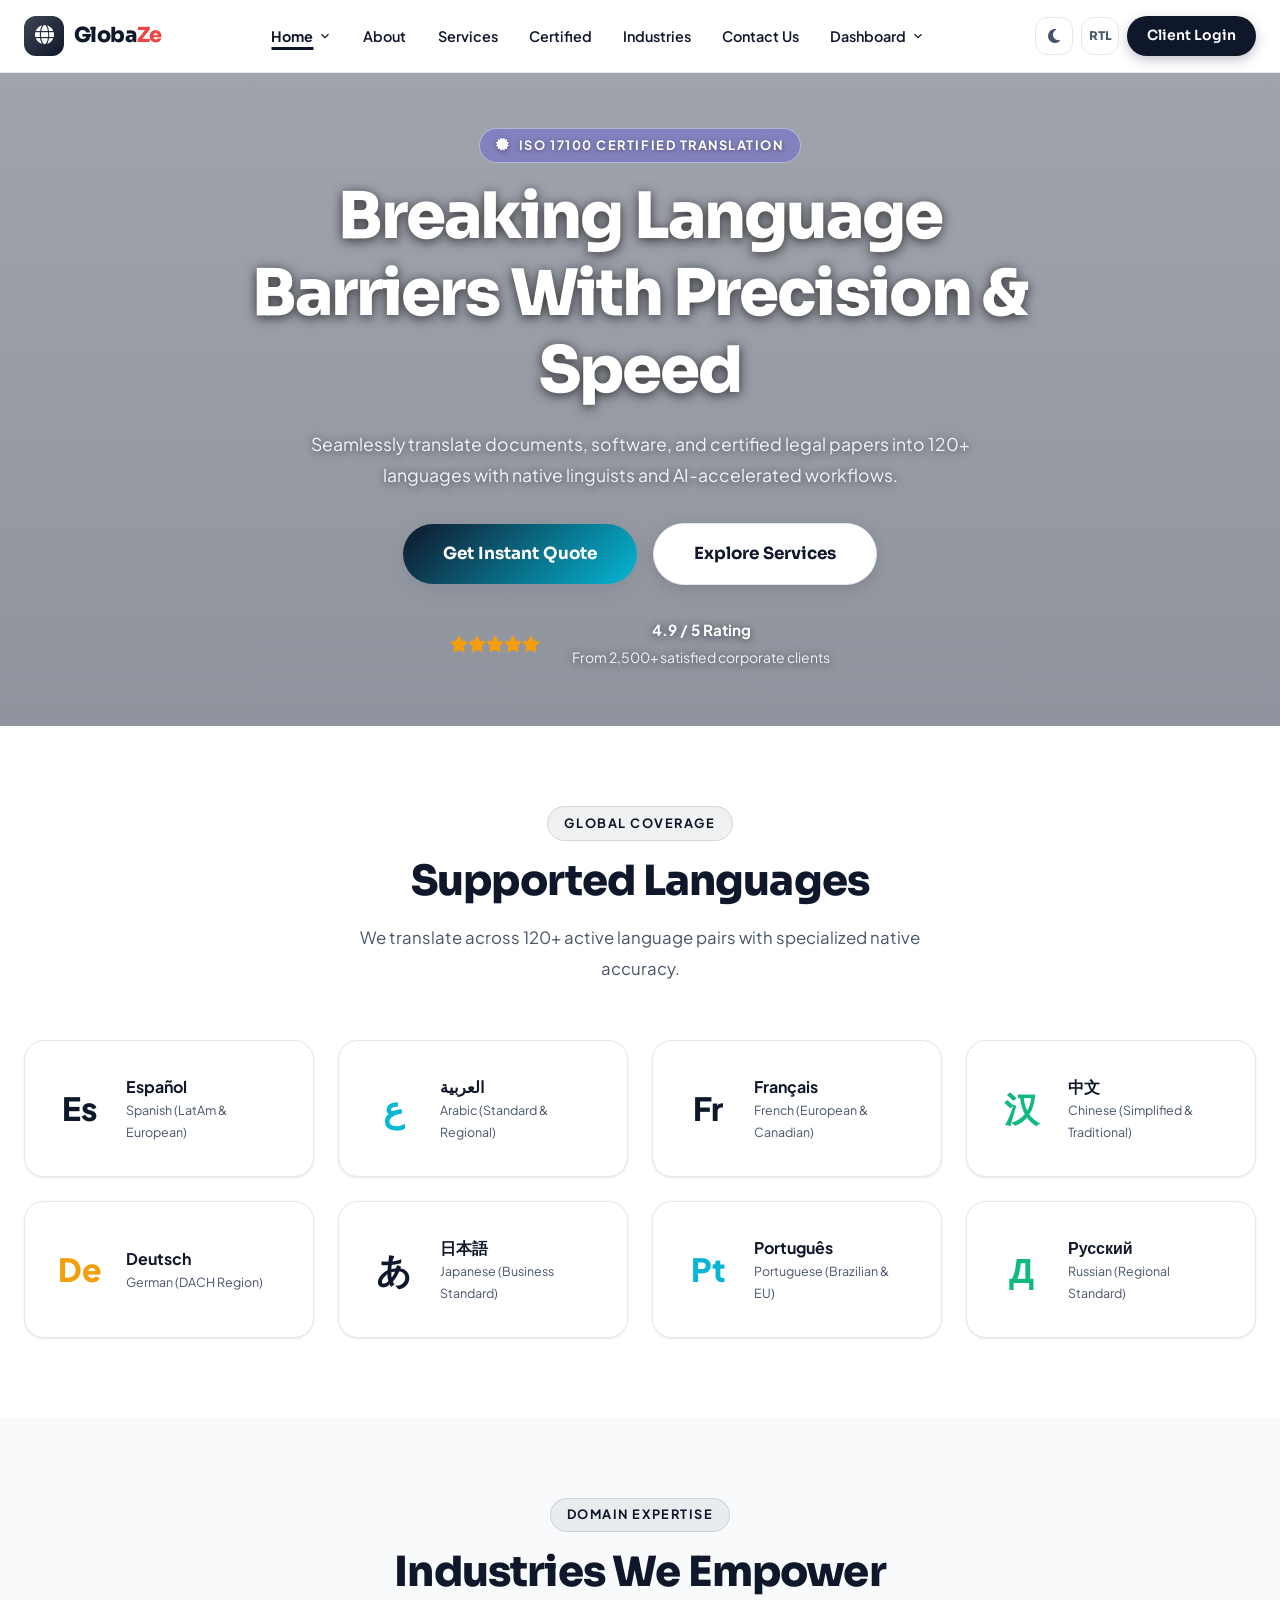
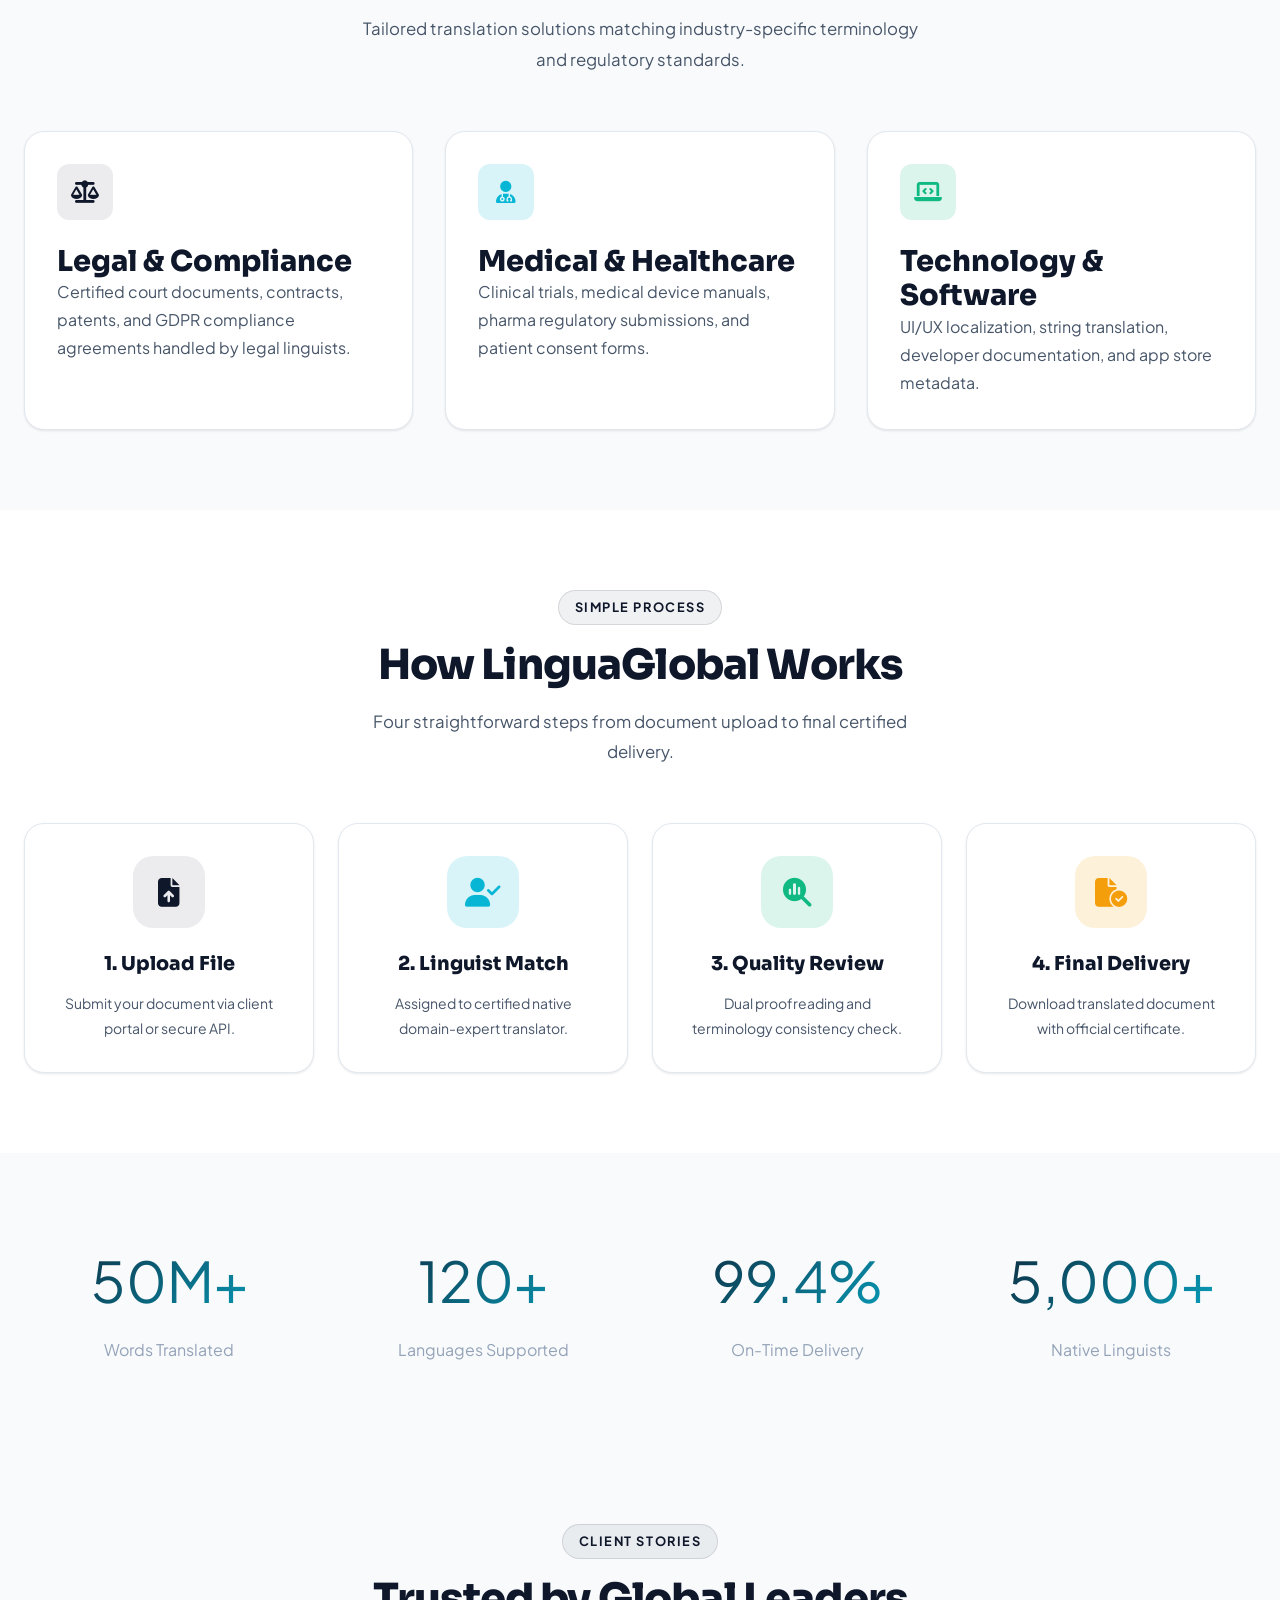
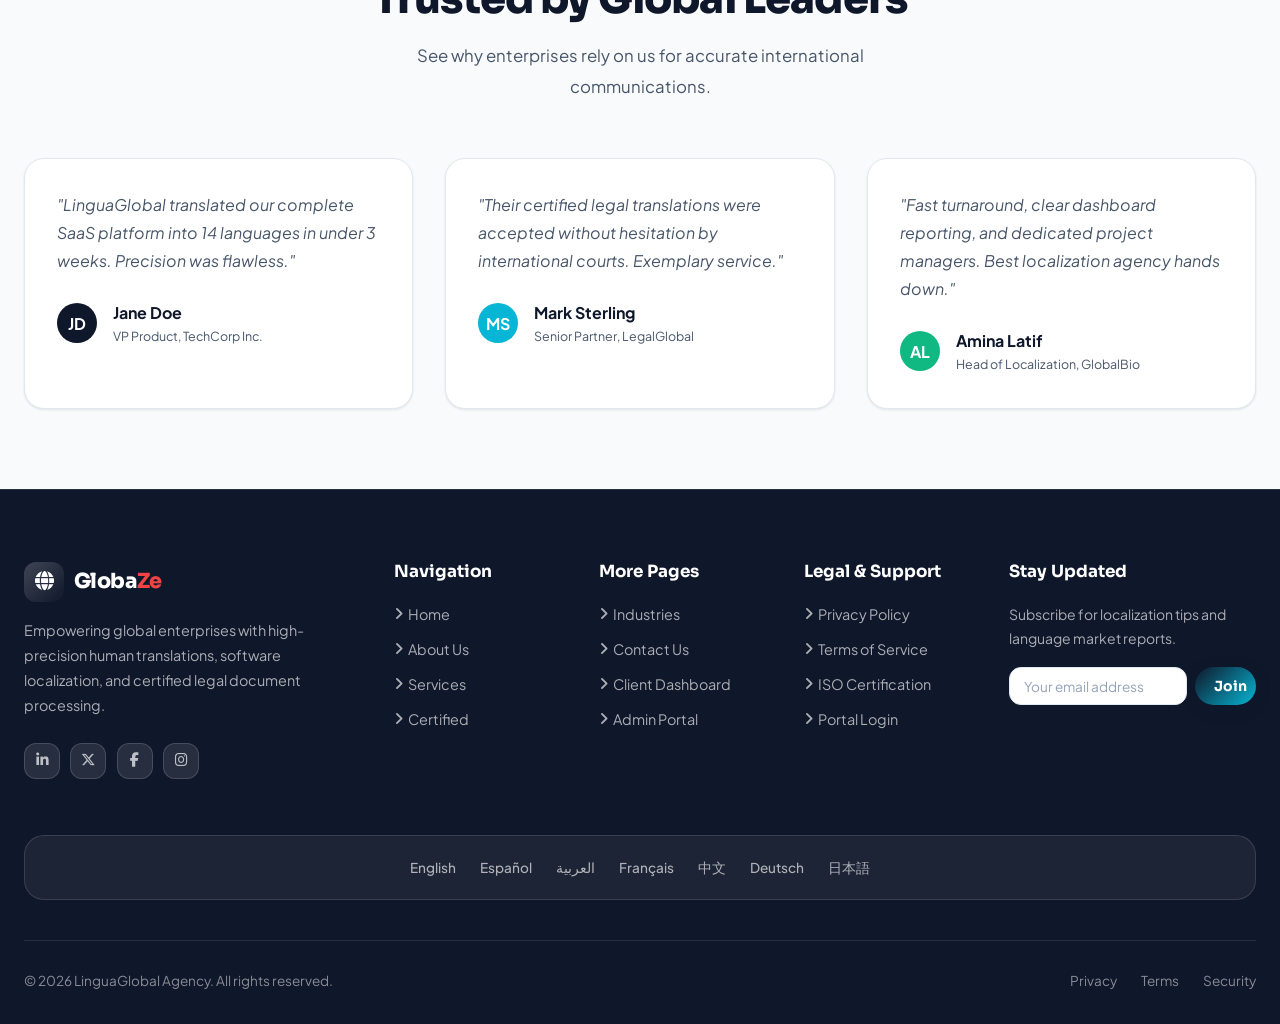
==== index.html @ 1b7e899e "j" ====
<!DOCTYPE html>
<html lang="en" data-theme="light" dir="ltr">
<head>
  <meta charset="UTF-8">
  <meta name="viewport" content="width=device-width, initial-scale=1.0">
  <title>LinguaGlobal — Translation & Localization Agency</title>
  <meta name="description" content="Global, precise document translation, software localization, and certified interpretation services in 120+ languages.">
  <link rel="icon" type="image/svg+xml" href="assets/favicon.svg">
  <link rel="stylesheet" href="assets/css/styles.css">
  <link rel="stylesheet" href="assets/css/header.css">
  <link rel="stylesheet" href="assets/css/footer.css">
  <link rel="stylesheet" href="https://cdnjs.cloudflare.com/ajax/libs/font-awesome/6.5.1/css/all.min.css">
</head>
<body>

  <!-- Shared Header -->
  <header class="site-header">
    <div class="container header-inner">
      <a href="index.html" class="logo">
        <div class="logo-icon"><i class="fa-solid fa-globe"></i></div>
        <span class="logo-text">Globa<span>Ze</span></span>
      </a>

      <nav class="nav">
        <div class="nav-item">
          <a href="index.html" class="nav-link active">
            Home
            <svg class="chevron" viewBox="0 0 24 24" fill="none" stroke="currentColor" stroke-width="2"><path d="M6 9l6 6 6-6"/></svg>
          </a>
          <div class="dropdown">
            <a href="index.html" class="dropdown-link"><span class="d-icon"><i class="fa-solid fa-house"></i></span> Home 1 (Global)</a>
            <a href="home2.html" class="dropdown-link"><span class="d-icon"><i class="fa-solid fa-bolt"></i></span> Home 2 (Enterprise)</a>
          </div>
        </div>

        <div class="nav-item"><a href="about.html" class="nav-link">About</a></div>
        <div class="nav-item"><a href="services.html" class="nav-link">Services</a></div>
        <div class="nav-item"><a href="certified.html" class="nav-link">Certified</a></div>
        <div class="nav-item"><a href="industries.html" class="nav-link">Industries</a></div>
        <div class="nav-item"><a href="contact.html" class="nav-link">Contact Us</a></div>

        <div class="nav-item">
          <a href="#" class="nav-link">
            Dashboard
            <svg class="chevron" viewBox="0 0 24 24" fill="none" stroke="currentColor" stroke-width="2"><path d="M6 9l6 6 6-6"/></svg>
          </a>
          <div class="dropdown">
            <a href="dashboard.html" class="dropdown-link"><span class="d-icon"><i class="fa-solid fa-user"></i></span> Client Dashboard</a>
            <a href="admin-dashboard.html" class="dropdown-link"><span class="d-icon"><i class="fa-solid fa-user-shield"></i></span> Admin Dashboard</a>
          </div>
        </div>

        <!-- Mobile-only: toggles + login inside hamburger menu -->
        <div class="nav-actions">
          <div class="nav-actions-toggles">
            <button class="theme-toggle" aria-label="Toggle Theme"><i class="fa-solid fa-moon"></i></button>
            <button class="rtl-toggle" aria-label="Toggle RTL">RTL</button>
          </div>
          <a href="login.html" class="btn btn-primary" style="justify-content:center;">Client Login</a>
        </div>
      </nav>

      <div class="header-right">
        <button class="theme-toggle" aria-label="Toggle Theme"><i class="fa-solid fa-moon"></i></button>
        <button class="rtl-toggle" aria-label="Toggle RTL">RTL</button>
        <a href="login.html" class="btn-login">Client Login</a>
        <button class="hamburger" aria-label="Toggle Menu">
          <span></span><span></span><span></span>
        </button>
      </div>
    </div>
  </header>

  <!-- Section 1: Hero (Specific Background Image Applied & Dark Theme Immune) -->
  <section class="section hero-section" style="padding-block: 3.5rem; background-image: url('https://www.computerworld.com/wp-content/uploads/2025/10/4072296-0-72319100-1760642065-translation-software-cybrain-shutterstock-100925209-orig.jpg?quality=50&strip=all&w=1024');">
    <div class="container container-sm text-center" data-aos="fade-up" style="max-width: 840px;">
      <span class="section-label" style="margin-inline: auto;"><i class="fa-solid fa-certificate"></i> ISO 17100 Certified Translation</span>
      <h1 style="margin-bottom: 1.25rem; text-align: center;">Breaking Language Barriers With Precision & Speed</h1>
      <p style="font-size: 1.1rem; margin-bottom: 2rem; max-width: 680px; margin-inline: auto; text-align: center;">Seamlessly translate documents, software, and certified legal papers into 120+ languages with native linguists and AI-accelerated workflows.</p>
      <div class="flex gap-2" style="flex-wrap: wrap; justify-content: center; align-items: center;">
        <a href="contact.html" class="btn btn-primary btn-lg">Get Instant Quote</a>
        <a href="services.html" class="btn btn-ghost btn-lg">Explore Services</a>
      </div>
      <div class="flex gap-4 mt-4" style="align-items: center; justify-content: center; flex-wrap: wrap; text-align: center;">
        <div class="flex" style="color:#F59E0B; justify-content: center;">
          <i class="fa-solid fa-star"></i>
          <i class="fa-solid fa-star"></i>
          <i class="fa-solid fa-star"></i>
          <i class="fa-solid fa-star"></i>
          <i class="fa-solid fa-star"></i>
        </div>
        <div class="text-center">
          <strong style="display:block; font-size:0.95rem;">4.9 / 5 Rating</strong>
          <span class="text-sm text-muted">From 2,500+ satisfied corporate clients</span>
        </div>
      </div>
    </div>
  </section>

  <!-- Section 2: Supported Languages Showcase -->
  <section class="section" style="background: var(--bg-alt);">
    <div class="container">
      <div class="section-header" data-aos="fade-up">
        <span class="section-label">Global Coverage</span>
        <h2 class="section-title">Supported Languages</h2>
        <p class="section-subtitle">We translate across 120+ active language pairs with specialized native accuracy.</p>
      </div>

      <div class="grid-4" data-aos="fade-up" data-aos-delay="100">
        <div class="card flex gap-3" style="align-items: center;">
          <div style="font-size:2rem; font-weight:800; color:var(--primary); min-width:45px; text-align:center;">Es</div>
          <div>
            <strong>Español</strong>
            <p class="text-xs">Spanish (LatAm & European)</p>
          </div>
        </div>
        <div class="card flex gap-3" style="align-items: center;">
          <div style="font-size:2.2rem; font-weight:800; color:var(--accent); min-width:45px; text-align:center;">ع</div>
          <div>
            <strong>العربية</strong>
            <p class="text-xs">Arabic (Standard & Regional)</p>
          </div>
        </div>
        <div class="card flex gap-3" style="align-items: center;">
          <div style="font-size:2rem; font-weight:800; color:var(--primary); min-width:45px; text-align:center;">Fr</div>
          <div>
            <strong>Français</strong>
            <p class="text-xs">French (European & Canadian)</p>
          </div>
        </div>
        <div class="card flex gap-3" style="align-items: center;">
          <div style="font-size:2.2rem; font-weight:800; color:var(--success); min-width:45px; text-align:center;">汉</div>
          <div>
            <strong>中文</strong>
            <p class="text-xs">Chinese (Simplified & Traditional)</p>
          </div>
        </div>
        <div class="card flex gap-3" style="align-items: center;">
          <div style="font-size:2rem; font-weight:800; color:var(--warning); min-width:45px; text-align:center;">De</div>
          <div>
            <strong>Deutsch</strong>
            <p class="text-xs">German (DACH Region)</p>
          </div>
        </div>
        <div class="card flex gap-3" style="align-items: center;">
          <div style="font-size:2.2rem; font-weight:800; color:var(--primary); min-width:45px; text-align:center;">あ</div>
          <div>
            <strong>日本語</strong>
            <p class="text-xs">Japanese (Business Standard)</p>
          </div>
        </div>
        <div class="card flex gap-3" style="align-items: center;">
          <div style="font-size:2rem; font-weight:800; color:var(--accent); min-width:45px; text-align:center;">Pt</div>
          <div>
            <strong>Português</strong>
            <p class="text-xs">Portuguese (Brazilian & EU)</p>
          </div>
        </div>
        <div class="card flex gap-3" style="align-items: center;">
          <div style="font-size:2.2rem; font-weight:800; color:var(--success); min-width:45px; text-align:center;">Д</div>
          <div>
            <strong>Русский</strong>
            <p class="text-xs">Russian (Regional Standard)</p>
          </div>
        </div>
      </div>
    </div>
  </section>

  <!-- Section 3: Industries Served -->
  <section class="section">
    <div class="container">
      <div class="section-header" data-aos="fade-up">
        <span class="section-label">Domain Expertise</span>
        <h2 class="section-title">Industries We Empower</h2>
        <p class="section-subtitle">Tailored translation solutions matching industry-specific terminology and regulatory standards.</p>
      </div>

      <div class="grid-3">
        <div class="card" data-aos="fade-up" data-aos-delay="100">
          <div class="icon-box mb-3"><i class="fa-solid fa-scale-balanced"></i></div>
          <h3>Legal & Compliance</h3>
          <p>Certified court documents, contracts, patents, and GDPR compliance agreements handled by legal linguists.</p>
        </div>

        <div class="card" data-aos="fade-up" data-aos-delay="200">
          <div class="icon-box icon-box-accent mb-3"><i class="fa-solid fa-user-doctor"></i></div>
          <h3>Medical & Healthcare</h3>
          <p>Clinical trials, medical device manuals, pharma regulatory submissions, and patient consent forms.</p>
        </div>

        <div class="card" data-aos="fade-up" data-aos-delay="300">
          <div class="icon-box icon-box-success mb-3"><i class="fa-solid fa-laptop-code"></i></div>
          <h3>Technology & Software</h3>
          <p>UI/UX localization, string translation, developer documentation, and app store metadata.</p>
        </div>
      </div>
    </div>
  </section>

  <!-- Section 4: How It Works Timeline -->
  <section class="section" style="background: var(--bg-alt);">
    <div class="container">
      <div class="section-header" data-aos="fade-up">
        <span class="section-label">Simple Process</span>
        <h2 class="section-title">How LinguaGlobal Works</h2>
        <p class="section-subtitle">Four straightforward steps from document upload to final certified delivery.</p>
      </div>

      <div class="grid-4" data-aos="fade-up">
        <div class="card text-center">
          <div class="icon-box icon-box-lg mb-3" style="margin-inline: auto;"><i class="fa-solid fa-file-arrow-up"></i></div>
          <h4>1. Upload File</h4>
          <p class="text-sm mt-2">Submit your document via client portal or secure API.</p>
        </div>

        <div class="card text-center">
          <div class="icon-box icon-box-lg icon-box-accent mb-3" style="margin-inline: auto;"><i class="fa-solid fa-user-check"></i></div>
          <h4>2. Linguist Match</h4>
          <p class="text-sm mt-2">Assigned to certified native domain-expert translator.</p>
        </div>

        <div class="card text-center">
          <div class="icon-box icon-box-lg icon-box-success mb-3" style="margin-inline: auto;"><i class="fa-solid fa-magnifying-glass-chart"></i></div>
          <h4>3. Quality Review</h4>
          <p class="text-sm mt-2">Dual proofreading and terminology consistency check.</p>
        </div>

        <div class="card text-center">
          <div class="icon-box icon-box-lg icon-box-warning mb-3" style="margin-inline: auto;"><i class="fa-solid fa-file-circle-check"></i></div>
          <h4>4. Final Delivery</h4>
          <p class="text-sm mt-2">Download translated document with official certificate.</p>
        </div>
      </div>
    </div>
  </section>

  <!-- Section 5: Live Stats Counter -->
  <section class="section bg-gradient-dark text-center" style="color: #fff;">
    <div class="container">
      <div class="grid-4">
        <div data-aos="zoom-in" data-aos-delay="100">
          <div class="stat-num gradient-text" style="font-size:3.5rem;">50M+</div>
          <p style="color: #94A3B8; margin-top: 0.5rem;">Words Translated</p>
        </div>
        <div data-aos="zoom-in" data-aos-delay="200">
          <div class="stat-num gradient-text" style="font-size:3.5rem;">120+</div>
          <p style="color: #94A3B8; margin-top: 0.5rem;">Languages Supported</p>
        </div>
        <div data-aos="zoom-in" data-aos-delay="300">
          <div class="stat-num gradient-text" style="font-size:3.5rem;">99.4%</div>
          <p style="color: #94A3B8; margin-top: 0.5rem;">On-Time Delivery</p>
        </div>
        <div data-aos="zoom-in" data-aos-delay="400">
          <div class="stat-num gradient-text" style="font-size:3.5rem;">5,000+</div>
          <p style="color: #94A3B8; margin-top: 0.5rem;">Native Linguists</p>
        </div>
      </div>
    </div>
  </section>

  <!-- Section 6: Testimonials Grid -->
  <section class="section">
    <div class="container">
      <div class="section-header" data-aos="fade-up">
        <span class="section-label">Client Stories</span>
        <h2 class="section-title">Trusted by Global Leaders</h2>
        <p class="section-subtitle">See why enterprises rely on us for accurate international communications.</p>
      </div>

      <div class="grid-3">
        <div class="card" data-aos="fade-up" data-aos-delay="100">
          <p style="font-style: italic; margin-bottom: 1.5rem;">"LinguaGlobal translated our complete SaaS platform into 14 languages in under 3 weeks. Precision was flawless."</p>
          <div class="flex gap-2" style="align-items: center;">
            <div style="width:40px; height:40px; border-radius:50%; background:var(--primary); color:#fff; display:flex; align-items:center; justify-content:center; font-weight:bold;">JD</div>
            <div>
              <strong>Jane Doe</strong>
              <p class="text-xs">VP Product, TechCorp Inc.</p>
            </div>
          </div>
        </div>

        <div class="card" data-aos="fade-up" data-aos-delay="200">
          <p style="font-style: italic; margin-bottom: 1.5rem;">"Their certified legal translations were accepted without hesitation by international courts. Exemplary service."</p>
          <div class="flex gap-2" style="align-items: center;">
            <div style="width:40px; height:40px; border-radius:50%; background:var(--accent); color:#fff; display:flex; align-items:center; justify-content:center; font-weight:bold;">MS</div>
            <div>
              <strong>Mark Sterling</strong>
              <p class="text-xs">Senior Partner, LegalGlobal</p>
            </div>
          </div>
        </div>

        <div class="card" data-aos="fade-up" data-aos-delay="300">
          <p style="font-style: italic; margin-bottom: 1.5rem;">"Fast turnaround, clear dashboard reporting, and dedicated project managers. Best localization agency hands down."</p>
          <div class="flex gap-2" style="align-items: center;">
            <div style="width:40px; height:40px; border-radius:50%; background:var(--success); color:#fff; display:flex; align-items:center; justify-content:center; font-weight:bold;">AL</div>
            <div>
              <strong>Amina Latif</strong>
              <p class="text-xs">Head of Localization, GlobalBio</p>
            </div>
          </div>
        </div>
      </div>
    </div>
  </section>

  <!-- Shared Footer -->
  <footer class="site-footer">
    <div class="container">
      <div class="footer-top">
        <div class="footer-brand">
          <a href="index.html" class="logo">
            <div class="logo-icon"><i class="fa-solid fa-globe"></i></div>
            <span class="logo-text">Globa<span>Ze</span></span>
          </a>
          <p>Empowering global enterprises with high-precision human translations, software localization, and certified legal document processing.</p>
          <div class="social-links">
            <a href="#" class="social-icon"><i class="fa-brands fa-linkedin-in"></i></a>
            <a href="#" class="social-icon"><i class="fa-brands fa-x-twitter"></i></a>
            <a href="#" class="social-icon"><i class="fa-brands fa-facebook-f"></i></a>
            <a href="#" class="social-icon"><i class="fa-brands fa-instagram"></i></a>
          </div>
        </div>

        <div>
          <h4 class="footer-title">Navigation</h4>
          <div class="footer-links">
            <a href="index.html" class="footer-link"><i class="fa-solid fa-angle-right"></i> Home</a>
            <a href="about.html" class="footer-link"><i class="fa-solid fa-angle-right"></i> About Us</a>
            <a href="services.html" class="footer-link"><i class="fa-solid fa-angle-right"></i> Services</a>
            <a href="certified.html" class="footer-link"><i class="fa-solid fa-angle-right"></i> Certified</a>
          </div>
        </div>

        <div>
          <h4 class="footer-title">More Pages</h4>
          <div class="footer-links">
            <a href="industries.html" class="footer-link"><i class="fa-solid fa-angle-right"></i> Industries</a>
            <a href="contact.html" class="footer-link"><i class="fa-solid fa-angle-right"></i> Contact Us</a>
            <a href="dashboard.html" class="footer-link"><i class="fa-solid fa-angle-right"></i> Client Dashboard</a>
            <a href="admin-dashboard.html" class="footer-link"><i class="fa-solid fa-angle-right"></i> Admin Portal</a>
          </div>
        </div>

        <div>
          <h4 class="footer-title">Legal & Support</h4>
          <div class="footer-links">
            <a href="#" class="footer-link"><i class="fa-solid fa-angle-right"></i> Privacy Policy</a>
            <a href="#" class="footer-link"><i class="fa-solid fa-angle-right"></i> Terms of Service</a>
            <a href="#" class="footer-link"><i class="fa-solid fa-angle-right"></i> ISO Certification</a>
            <a href="login.html" class="footer-link"><i class="fa-solid fa-angle-right"></i> Portal Login</a>
          </div>
        </div>

        <div class="footer-newsletter">
          <h4 class="footer-title">Stay Updated</h4>
          <p>Subscribe for localization tips and language market reports.</p>
          <form class="newsletter-form" onsubmit="event.preventDefault();">
            <input type="email" class="form-control" placeholder="Your email address" required>
            <button type="submit" class="btn btn-primary btn-sm">Join</button>
          </form>
        </div>
      </div>

      <div class="languages-bar">
        <span class="lang-chip">English</span>
        <span class="lang-chip">Español</span>
        <span class="lang-chip">العربية</span>
        <span class="lang-chip">Français</span>
        <span class="lang-chip">中文</span>
        <span class="lang-chip">Deutsch</span>
        <span class="lang-chip">日本語</span>
      </div>

      <div class="footer-bottom">
        <div>&copy; 2026 LinguaGlobal Agency. All rights reserved.</div>
        <div class="footer-bottom-links">
          <a href="#">Privacy</a>
          <a href="#">Terms</a>
          <a href="#">Security</a>
        </div>
      </div>
    </div>
  </footer>

  <script src="assets/js/main.js"></script>
</body>
</html>
---- assets/css/styles.css ----
/* ============================================================
   LinguaGlobal — Global Styles
   ============================================================ */

@import url('https://fonts.googleapis.com/css2?family=Plus+Jakarta+Sans:ital,wght@0,300..800;1,300..800&family=Sora:wght@300..800&display=swap');

/* ── CSS Custom Properties ── */
:root {
  /* Brand - Black in light theme, White in dark theme (No purple) */
  --primary:        #0F172A;
  --primary-light:  #334155;
  --primary-dark:   #020617;
  --primary-glow:   rgba(15,23,42,0.08);
  --accent:         #06B6D4;
  --accent-light:   #22D3EE;
  --accent-dark:    #0891B2;
  --success:        #10B981;
  --warning:        #F59E0B;
  --danger:         #EF4444;

  /* Light Theme */
  --bg:             #F8FAFC;
  --bg-alt:         #FFFFFF;
  --bg-card:        #FFFFFF;
  --bg-glass:       rgba(255,255,255,0.85);
  --text:           #0F172A;
  --text-muted:     #475569;
  --text-subtle:    #94A3B8;
  --border:         #E2E8F0;
  --border-light:   #F1F5F9;
  --shadow-sm:      0 1px 3px rgba(0,0,0,0.06), 0 1px 2px rgba(0,0,0,0.04);
  --shadow-md:      0 4px 16px rgba(0,0,0,0.08), 0 2px 6px rgba(0,0,0,0.04);
  --shadow-lg:      0 10px 40px rgba(0,0,0,0.10), 0 4px 12px rgba(0,0,0,0.06);
  --shadow-xl:      0 20px 60px rgba(0,0,0,0.12);
  --header-bg:      rgba(255,255,255,0.95);
  --gradient-hero:  linear-gradient(135deg, #0F172A 0%, #334155 100%);
  --gradient-card:  linear-gradient(135deg, #F8FAFC 0%, #F1F5F9 100%);
  --overlay:        rgba(15,23,42,0.65);

  /* Sizing */
  --radius-sm:  6px;
  --radius-md:  12px;
  --radius-lg:  20px;
  --radius-xl:  32px;
  --radius-full: 9999px;

  /* Typography — Modern Ultra Sleek Pairings */
  --font-head: 'Sora', sans-serif;
  --font-body: 'Plus Jakarta Sans', sans-serif;

  /* Transitions */
  --transition: 0.3s cubic-bezier(0.4, 0, 0.2, 1);
  --transition-fast: 0.15s ease;
  --transition-slow: 0.5s ease;
}

[data-theme="dark"] {
  --primary:      #FFFFFF;
  --primary-light:#F8FAFC;
  --primary-dark: #E2E8F0;
  --primary-glow: rgba(255,255,255,0.15);
  --bg:           #0F172A;
  --bg-alt:       #1E293B;
  --bg-card:      #1E293B;
  --bg-glass:     rgba(30,41,59,0.85);
  --text:         #F1F5F9;
  --text-muted:   #94A3B8;
  --text-subtle:  #64748B;
  --border:       #334155;
  --border-light: #1E293B;
  --shadow-sm:    0 1px 3px rgba(0,0,0,0.3);
  --shadow-md:    0 4px 16px rgba(0,0,0,0.4);
  --shadow-lg:    0 10px 40px rgba(0,0,0,0.5);
  --shadow-xl:    0 20px 60px rgba(0,0,0,0.6);
  --header-bg:    rgba(255,255,255,0.95);
  --gradient-card: linear-gradient(135deg, #1E293B 0%, #0F172A 100%);
  --overlay:      rgba(0,0,0,0.75);
}

/* ── Reset & Base ── */
*, *::before, *::after { box-sizing: border-box; margin: 0; padding: 0; }

html {
  scroll-behavior: smooth;
  font-size: 16px;
  -webkit-text-size-adjust: 100%;
}

body {
  font-family: var(--font-body);
  background: var(--bg);
  color: var(--text);
  line-height: 1.7;
  min-height: 100vh;
  transition: background var(--transition), color var(--transition);
  overflow-x: hidden;
}

img { max-width: 100%; height: auto; display: block; }
a  { color: inherit; text-decoration: none; }
ul { list-style: none; }
button { cursor: pointer; border: none; background: none; font-family: inherit; }
input, textarea, select { font-family: inherit; }

/* ── Typography ── */
h1,h2,h3,h4,h5,h6 { font-family: var(--font-head); font-weight: 800; line-height: 1.2; color: var(--text); }
h1 { font-size: clamp(2.3rem, 5vw, 4rem); letter-spacing: -0.03em; }
h2 { font-size: clamp(1.8rem, 3.5vw, 2.8rem); letter-spacing: -0.02em; }
h3 { font-size: clamp(1.3rem, 2.5vw, 1.8rem); }
h4 { font-size: 1.2rem; }
h5 { font-size: 1rem; }
p  { color: var(--text-muted); line-height: 1.75; }

/* ── Fixed Hero Section Style (Immune to Light/Dark Mode) ── */
.hero-section {
  position: relative;
  background-size: cover !important;
  background-position: center !important;
  background-repeat: no-repeat !important;
  color: #FFFFFF !important;
}

/* Hardcoded overlay with lighter opacity for vibrant background brightness */
.hero-section::before {
  content: '';
  position: absolute;
  inset: 0;
  background: linear-gradient(180deg, rgba(15,23,42,0.38) 0%, rgba(15,23,42,0.45) 100%);
  z-index: 1;
}

.hero-section > * {
  position: relative;
  z-index: 2;
}

/* Force hero headings, text, and labels to stay white/bright regardless of html data-theme */
.hero-section h1,
.hero-section h2,
.hero-section h3,
.hero-section h4 {
  color: #FFFFFF !important;
  text-shadow: 0 2px 12px rgba(0, 0, 0, 0.7);
}

.hero-section p,
.hero-section span,
.hero-section strong,
.hero-section label {
  color: #FFFFFF !important;
  text-shadow: 0 1px 8px rgba(0, 0, 0, 0.6);
}

.hero-section p,
.hero-section .text-muted,
.hero-section .section-subtitle {
  color: #F1F5F9 !important;
  text-shadow: 0 1px 8px rgba(0, 0, 0, 0.6);
}

.hero-section .section-label {
  background: rgba(79,70,229,0.35) !important;
  color: #FFFFFF !important;
  border: 1px solid rgba(255,255,255,0.4) !important;
  text-shadow: 0 1px 4px rgba(0,0,0,0.4);
}

/* Light Theme Default for Hero Secondary Buttons (e.g., Watch Workflow / Explore Services) */
.hero-section .btn-ghost,
.hero-section .btn-white {
  background: #FFFFFF !important;
  color: #0F172A !important;
  border: 1px solid #E2E8F0 !important;
  box-shadow: 0 4px 16px rgba(0, 0, 0, 0.12) !important;
  text-shadow: none !important;
}

.hero-section .btn-ghost i,
.hero-section .btn-ghost svg,
.hero-section .btn-white i,
.hero-section .btn-white svg {
  color: var(--primary) !important;
}

.hero-section .btn-ghost:hover,
.hero-section .btn-white:hover {
  background: #F8FAFC !important;
  color: var(--primary) !important;
  border-color: var(--primary) !important;
  transform: translateY(-2px);
}

.hero-section .card-glass {
  background: rgba(15,23,42,0.75) !important;
  backdrop-filter: blur(20px) !important;
  -webkit-backdrop-filter: blur(20px) !important;
  border: 1px solid rgba(255,255,255,0.18) !important;
  color: #FFFFFF !important;
}

/* ── Container ── */
.container {
  width: 100%;
  max-width: 1280px;
  margin-inline: auto;
  padding-inline: 1.5rem;
}
.container-sm  { max-width: 960px;  margin-inline: auto; padding-inline: 1.5rem; }
.container-lg  { max-width: 1440px; margin-inline: auto; padding-inline: 2rem; }

/* ── Section ── */
.section { padding-block: 5rem; }
.section-sm { padding-block: 3rem; }
.section-lg { padding-block: 7rem; }

.section-label {
  display: inline-flex;
  align-items: center;
  gap: 0.5rem;
  font-size: 0.8rem;
  font-weight: 700;
  letter-spacing: 0.12em;
  text-transform: uppercase;
  color: #0F172A;
  background: rgba(15, 23, 42, 0.06);
  border: 1px solid rgba(15, 23, 42, 0.12);
  padding: 0.35rem 1rem;
  border-radius: var(--radius-full);
  margin-bottom: 1rem;
  transition: var(--transition);
}

[data-theme="dark"] .section-label {
  color: #FFFFFF !important;
  background: rgba(255, 255, 255, 0.12) !important;
  border-color: rgba(255, 255, 255, 0.22) !important;
}
.section-title {
  font-size: clamp(1.8rem, 3.5vw, 2.6rem);
  font-weight: 800;
  margin-bottom: 1rem;
}
.section-subtitle {
  font-size: 1.05rem;
  color: var(--text-muted);
  max-width: 580px;
  margin-inline: auto;
  line-height: 1.8;
}
.section-header { text-align: center; margin-bottom: 3.5rem; }
.section-header-left { text-align: start; margin-bottom: 2.5rem; }
.section-header-left .section-subtitle { margin-inline: 0; }

/* ── Buttons ── */
.btn {
  display: inline-flex;
  align-items: center;
  gap: 0.5rem;
  padding: 0.75rem 1.75rem;
  border-radius: var(--radius-full);
  font-family: var(--font-head);
  font-weight: 700;
  font-size: 0.95rem;
  transition: var(--transition);
  position: relative;
  overflow: hidden;
  white-space: nowrap;
}
.btn::before {
  content: '';
  position: absolute;
  inset: 0;
  background: rgba(255,255,255,0);
  transition: var(--transition);
}
.btn:hover::before { background: rgba(255,255,255,0.1); }

.btn-primary {
  background: linear-gradient(135deg, var(--primary), var(--accent));
  color: #fff !important;
  box-shadow: 0 4px 20px var(--primary-glow);
}
.btn-primary:hover {
  transform: translateY(-2px);
  box-shadow: 0 8px 30px var(--primary-glow);
}

.btn-outline {
  background: transparent;
  color: var(--primary);
  border: 2px solid var(--primary);
}
.btn-outline:hover {
  background: var(--primary);
  color: #fff !important;
  transform: translateY(-2px);
}

.btn-ghost {
  background: var(--bg-alt);
  color: var(--text);
  border: 1px solid var(--border);
}
.btn-ghost:hover {
  background: var(--bg-card);
  border-color: var(--primary);
  color: var(--primary);
}

.btn-white {
  background: #fff;
  color: var(--primary) !important;
  box-shadow: var(--shadow-md);
}
.btn-white:hover {
  transform: translateY(-2px);
  box-shadow: var(--shadow-lg);
}

.btn-sm { padding: 0.5rem 1.2rem; font-size: 0.875rem; }
.btn-lg { padding: 1rem 2.5rem; font-size: 1.05rem; }
.btn-icon { width: 2.5rem; height: 2.5rem; padding: 0; justify-content: center; border-radius: var(--radius-md); }

/* ── Cards ── */
.card {
  background: var(--bg-card);
  border: 1px solid var(--border);
  border-radius: var(--radius-lg);
  padding: 2rem;
  transition: var(--transition);
  box-shadow: var(--shadow-sm);
}
.card:hover {
  box-shadow: var(--shadow-lg);
  transform: translateY(-4px);
  border-color: var(--primary-light);
}

.card-glass {
  background: var(--bg-glass);
  backdrop-filter: blur(20px);
  -webkit-backdrop-filter: blur(20px);
  border: 1px solid rgba(255,255,255,0.15);
  border-radius: var(--radius-lg);
}

/* ── Badge ── */
.badge {
  display: inline-flex;
  align-items: center;
  gap: 0.35rem;
  padding: 0.3rem 0.8rem;
  border-radius: var(--radius-full);
  font-size: 0.78rem;
  font-weight: 700;
}
.badge-primary { background: var(--primary-glow); color: var(--primary); }
.badge-success { background: rgba(16,185,129,0.15); color: var(--success); }
.badge-warning { background: rgba(245,158,11,0.15); color: var(--warning); }
.badge-danger  { background: rgba(239,68,68,0.15);  color: var(--danger); }
.badge-accent  { background: rgba(6,182,212,0.15);  color: var(--accent); }

/* ── Forms ── */
.form-group { margin-bottom: 1.5rem; }
.form-label {
  display: block;
  font-size: 0.875rem;
  font-weight: 600;
  color: var(--text);
  margin-bottom: 0.5rem;
}
.form-control {
  width: 100%;
  padding: 0.75rem 1rem;
  background: var(--bg-alt);
  border: 1.5px solid var(--border);
  border-radius: var(--radius-md);
  color: var(--text);
  font-size: 0.95rem;
  transition: var(--transition);
  outline: none;
}
.form-control:focus {
  border-color: var(--primary);
  box-shadow: 0 0 0 3px var(--primary-glow);
}
.form-control::placeholder { color: var(--text-subtle); }

/* ── Grid helpers ── */
.grid-2 { display: grid; grid-template-columns: repeat(2, 1fr); gap: 2rem; }
.grid-3 { display: grid; grid-template-columns: repeat(3, 1fr); gap: 2rem; }
.grid-4 { display: grid; grid-template-columns: repeat(4, 1fr); gap: 1.5rem; }
.grid-auto { display: grid; grid-template-columns: repeat(auto-fit, minmax(260px, 1fr)); gap: 2rem; }

/* ── Flex helpers ── */
.flex          { display: flex; }
.flex-center   { display: flex; align-items: center; justify-content: center; }
.flex-between  { display: flex; align-items: center; justify-content: space-between; }
.flex-col      { display: flex; flex-direction: column; }
.gap-1  { gap: 0.5rem; }
.gap-2  { gap: 1rem; }
.gap-3  { gap: 1.5rem; }
.gap-4  { gap: 2rem; }

/* ── Spacing ── */
.mt-1 { margin-top: 0.5rem; }
.mt-2 { margin-top: 1rem; }
.mt-3 { margin-top: 1.5rem; }
.mt-4 { margin-top: 2rem; }
.mb-1 { margin-bottom: 0.5rem; }
.mb-2 { margin-bottom: 1rem; }
.mb-3 { margin-bottom: 1.5rem; }
.mb-4 { margin-bottom: 2rem; }

/* ── Text helpers ── */
.text-center { text-align: center; }
.text-start  { text-align: start; }
.text-end    { text-align: end; }
.text-primary { color: var(--primary) !important; }
.text-accent  { color: var(--accent) !important; }
.text-muted   { color: var(--text-muted) !important; }
.text-success { color: var(--success) !important; }
.text-warning { color: var(--warning) !important; }
.text-sm { font-size: 0.875rem; }
.text-xs { font-size: 0.78rem; }
.fw-600 { font-weight: 600; }
.fw-700 { font-weight: 700; }

/* ── Icon Box ── */
.icon-box {
  width: 3.5rem;
  height: 3.5rem;
  border-radius: var(--radius-md);
  display: flex;
  align-items: center;
  justify-content: center;
  font-size: 1.4rem;
  background: var(--primary-glow);
  color: var(--primary);
  flex-shrink: 0;
  transition: var(--transition);
}
.icon-box-accent { background: rgba(6,182,212,0.15); color: var(--accent); }
.icon-box-success { background: rgba(16,185,129,0.15); color: var(--success); }
.icon-box-warning { background: rgba(245,158,11,0.15); color: var(--warning); }
.icon-box-lg { width: 4.5rem; height: 4.5rem; font-size: 1.8rem; border-radius: var(--radius-lg); }

/* ── Gradient Text ── */
.gradient-text {
  background: linear-gradient(135deg, var(--primary), var(--accent));
  -webkit-background-clip: text;
  -webkit-text-fill-color: transparent;
  background-clip: text;
}

/* ── Divider ── */
.divider {
  height: 1px;
  background: var(--border);
  margin-block: 2rem;
}
.divider-text {
  display: flex;
  align-items: center;
  gap: 1rem;
  color: var(--text-muted);
  font-size: 0.875rem;
}
.divider-text::before, .divider-text::after {
  content: '';
  flex: 1;
  height: 1px;
  background: var(--border);
}

/* ── Animations ── */
[data-aos] {
  opacity: 0;
  transform: translateY(30px);
  transition: opacity 0.7s ease, transform 0.7s ease;
}
[data-aos].aos-animate {
  opacity: 1;
  transform: translateY(0);
}

@keyframes float {
  0%, 100% { transform: translateY(0); }
  50%       { transform: translateY(-12px); }
}
.animate-float { animation: float 4s ease-in-out infinite; }

/* ── Table & Progress ── */
.table-wrap { overflow-x: auto; border-radius: var(--radius-lg); border: 1px solid var(--border); }
table { width: 100%; border-collapse: collapse; }
th {
  background: var(--bg-alt);
  padding: 1rem 1.25rem;
  text-align: start;
  font-size: 0.8rem;
  font-weight: 700;
  letter-spacing: 0.08em;
  text-transform: uppercase;
  color: var(--text-muted);
  border-bottom: 1px solid var(--border);
}
td {
  padding: 1rem 1.25rem;
  border-bottom: 1px solid var(--border-light);
  font-size: 0.9rem;
  color: var(--text);
}
tr:last-child td { border-bottom: none; }
tr:hover td { background: var(--bg-alt); }

/* ── Responsive ── */
@media (max-width: 1024px) {
  .grid-4 { grid-template-columns: repeat(2, 1fr); }
}
@media (max-width: 768px) {
  .section { padding-block: 3.5rem; }
  .section-lg { padding-block: 4rem; }
  .grid-2, .grid-3, .grid-4 { grid-template-columns: 1fr; }
}

/* ============================================================
   MOBILE RESPONSIVE — 1024px / 768px / 360px
   Only affects mobile views. Desktop unchanged.
   ============================================================ */

/* ── 1024px (tablets) ── */
@media (max-width: 1024px) {
  .container, .container-sm, .container-lg {
    padding-inline: 1.25rem;
  }
  .section { padding-block: 4rem; }
  .section-lg { padding-block: 5rem; }
  .section-header { margin-bottom: 2.5rem; }
  .grid-auto { grid-template-columns: repeat(auto-fit, minmax(200px, 1fr)); }
  .card { padding: 1.5rem; }
}

/* ── 768px (large mobile / small tablet) ── */
@media (max-width: 768px) {
  .container, .container-sm, .container-lg {
    padding-inline: 1rem;
  }
  .section { padding-block: 2.75rem; }
  .section-sm { padding-block: 1.75rem; }
  .section-lg { padding-block: 3.25rem; }
  .section-header { margin-bottom: 2rem; }
  .section-subtitle { font-size: 0.95rem; }

  h4 { font-size: 1.05rem; }

  .btn { padding: 0.65rem 1.4rem; font-size: 0.9rem; }
  .btn-lg { padding: 0.75rem 1.75rem; font-size: 0.95rem; }

  .card { padding: 1.25rem; border-radius: var(--radius-lg); }

  /* Stack flex rows that would overflow */
  .flex-between { flex-wrap: wrap; gap: 0.75rem; }

  /* Table: allow horizontal scroll on small screens */
  .table-wrap { border-radius: var(--radius-md); }
  th, td { padding: 0.75rem 1rem; font-size: 0.82rem; }
}

/* ── 360px (small phones) ── */
@media (max-width: 480px) {
  .container, .container-sm, .container-lg {
    padding-inline: 0.875rem;
  }
  .section { padding-block: 2.25rem; }
  .section-sm { padding-block: 1.5rem; }
  .section-lg { padding-block: 2.75rem; }
  .section-header { margin-bottom: 1.5rem; }
  .section-label { font-size: 0.72rem; padding: 0.3rem 0.75rem; }
  .section-title { font-size: clamp(1.4rem, 7vw, 1.9rem); }
  .section-subtitle { font-size: 0.88rem; }

  h1 { font-size: clamp(1.75rem, 8vw, 2.5rem); }
  h2 { font-size: clamp(1.4rem, 7vw, 2rem); }
  h3 { font-size: clamp(1.1rem, 5vw, 1.4rem); }
  h4 { font-size: 1rem; }

  .btn { padding: 0.6rem 1.1rem; font-size: 0.85rem; }
  .btn-lg { padding: 0.7rem 1.4rem; font-size: 0.9rem; }
  .btn-sm { padding: 0.45rem 0.9rem; font-size: 0.8rem; }

  .card { padding: 1rem; border-radius: var(--radius-md); }
  .card:hover { transform: none; }

  .grid-auto { grid-template-columns: 1fr; gap: 1rem; }
  .gap-4 { gap: 1rem; }
  .gap-3 { gap: 0.75rem; }

  .badge { font-size: 0.72rem; padding: 0.25rem 0.6rem; }

  th, td { padding: 0.6rem 0.75rem; font-size: 0.78rem; }

  .icon-box { width: 2.75rem; height: 2.75rem; font-size: 1.1rem; }
  .icon-box-lg { width: 3.25rem; height: 3.25rem; font-size: 1.4rem; }
}

/* ── Timeline (Growth Journey) Styles ── */
.timeline {
  position: relative;
  max-width: 900px;
  margin: 3rem auto 0;
  padding-block: 1rem;
}
.timeline::before {
  content: '';
  position: absolute;
  top: 0;
  bottom: 0;
  left: 50%;
  width: 3px;
  background: linear-gradient(180deg, var(--primary), var(--accent));
  transform: translateX(-50%);
  border-radius: 3px;
}
.timeline-item {
  position: relative;
  margin-bottom: 2.5rem;
  width: 50%;
  padding-inline-end: 2.5rem;
}
.timeline-item:nth-child(even) {
  left: 50%;
  padding-inline-end: 0;
  padding-inline-start: 2.5rem;
}
.timeline-node {
  position: absolute;
  top: 1.25rem;
  right: -17px;
  width: 34px;
  height: 34px;
  border-radius: 50%;
  background: #0F172A !important;
  color: #FFFFFF !important;
  display: flex;
  align-items: center;
  justify-content: center;
  font-size: 0.85rem;
  box-shadow: 0 0 0 4px var(--bg-alt), 0 4px 12px rgba(0,0,0,0.15);
  z-index: 2;
}
[data-theme="dark"] .timeline-node {
  background: #FFFFFF !important;
  color: #0F172A !important;
}
.timeline-item:nth-child(even) .timeline-node {
  left: -17px;
  right: auto;
}

/* Timeline Year Badge Color */
.timeline .badge {
  color: #0F172A !important;
  background: rgba(15, 23, 42, 0.08) !important;
  border: 1px solid rgba(15, 23, 42, 0.15) !important;
  font-weight: 800;
  font-size: 0.85rem;
}
[data-theme="dark"] .timeline .badge {
  color: #FFFFFF !important;
  background: rgba(255, 255, 255, 0.15) !important;
  border-color: rgba(255, 255, 255, 0.25) !important;
}

@media (max-width: 768px) {
  .timeline::before { left: 20px; }
  .timeline-item { width: 100%; padding-inline-end: 0; padding-inline-start: 3.5rem; margin-bottom: 2rem; }
  .timeline-item:nth-child(even) { left: 0; padding-inline-start: 3.5rem; }
  .timeline-node { left: 3px !important; right: auto !important; }
}

@media (max-width: 480px) {
  .timeline { margin-top: 1.5rem; }
  .timeline::before { left: 14px; }
  .timeline-item { padding-inline-start: 2.75rem; margin-bottom: 1.5rem; }
  .timeline-item:nth-child(even) { padding-inline-start: 2.75rem; }
  .timeline-node {
    left: -3px !important;
    right: auto !important;
    width: 28px;
    height: 28px;
    font-size: 0.75rem;
  }
  .timeline .card { padding: 1rem; }
}

/* ── Stat Value (Hero Stats: light theme = black, dark theme = purple) ── */
.stat-value {
  color: #0F172A;
}
[data-theme="dark"] .stat-value {
  color: #818CF8;
}
---- assets/css/header.css ----
/* ============================================================
   LinguaGlobal — Header / Navigation Styles
   ============================================================ */

/* ── Header ── */
.site-header {
  position: fixed;
  top: 0;
  inset-inline: 0;
  z-index: 1000;
  background: var(--header-bg);
  backdrop-filter: blur(24px);
  -webkit-backdrop-filter: blur(24px);
  border-bottom: 1px solid var(--border);
  transition: background var(--transition), box-shadow var(--transition);
}
.site-header.scrolled {
  box-shadow: var(--shadow-md);
}
.header-inner {
  display: flex;
  align-items: center;
  justify-content: space-between;
  height: 72px;
  gap: 1rem;
}

/* ── Logo ── */
.logo {
  display: flex;
  align-items: center;
  gap: 0.6rem;
  flex-shrink: 0;
  text-decoration: none;
}
.logo-icon {
  width: 40px;
  height: 40px;
  border-radius: var(--radius-md);
  background: #0F172A;
  display: flex;
  align-items: center;
  justify-content: center;
  font-size: 1.2rem;
  color: #fff;
  flex-shrink: 0;
  position: relative;
  overflow: hidden;
}
.logo-icon::after {
  content: '';
  position: absolute;
  inset: 0;
  background: linear-gradient(135deg, rgba(255,255,255,0.2), transparent);
}
.logo-text {
  font-family: var(--font-head);
  font-weight: 800;
  font-size: 1.3rem;
  color: #0F172A;
  letter-spacing: -0.02em;
}
.logo-text span { color: #EF4444; font-weight: 900; }

/* ── Nav ── */
.nav {
  display: flex;
  align-items: center;
  gap: 0.25rem;
  flex: 1;
  justify-content: center;
}
.nav-item {
  position: relative;
}
.nav-link {
  display: flex;
  align-items: center;
  gap: 0.3rem;
  padding: 0.5rem 0.85rem;
  font-size: 0.9rem;
  font-weight: 600;
  color: #0F172A;
  border-radius: var(--radius-md);
  transition: var(--transition);
  white-space: nowrap;
  position: relative;
  text-decoration: none;
}
.nav-link:hover {
  color: #0F172A;
  background: transparent;
  text-decoration: underline;
  text-underline-offset: 4px;
  text-decoration-thickness: 2px;
  text-decoration-color: #0F172A;
}
.nav-link.active {
  color: #0F172A;
  background: transparent;
  font-weight: 700;
  text-decoration: underline;
  text-underline-offset: 5px;
  text-decoration-thickness: 2.5px;
  text-decoration-color: #0F172A;
}
.nav-link svg.chevron {
  width: 14px;
  height: 14px;
  transition: transform var(--transition);
  flex-shrink: 0;
}
.nav-item:hover .nav-link svg.chevron { transform: rotate(180deg); }

/* ── Dropdown ── */
.dropdown {
  position: absolute;
  top: calc(100% + 8px);
  inset-inline-start: 50%;
  transform: translateX(-50%);
  min-width: 200px;
  background: var(--bg-card);
  border: 1px solid var(--border);
  border-radius: var(--radius-lg);
  box-shadow: var(--shadow-xl);
  padding: 0.5rem;
  opacity: 0;
  visibility: hidden;
  transform: translateX(-50%) translateY(-8px);
  transition: opacity var(--transition), transform var(--transition), visibility var(--transition);
  z-index: 100;
}
[dir="rtl"] .dropdown {
  transform: translateX(50%);
}
[dir="rtl"] .dropdown { inset-inline-start: auto; inset-inline-end: 0; }
.nav-item:hover .dropdown,
.nav-item:focus-within .dropdown {
  opacity: 1;
  visibility: visible;
  transform: translateX(-50%) translateY(0);
}
[dir="rtl"] .nav-item:hover .dropdown { transform: translateX(0) translateY(0); }
.dropdown-link {
  display: flex;
  align-items: center;
  gap: 0.6rem;
  padding: 0.65rem 1rem;
  font-size: 0.875rem;
  font-weight: 500;
  color: #0F172A;
  border-radius: var(--radius-md);
  transition: var(--transition);
  text-decoration: none;
}
.dropdown-link:hover {
  background: rgba(15,23,42,0.06);
  color: #0F172A;
  text-decoration: underline;
  text-underline-offset: 3px;
  text-decoration-color: #0F172A;
}
.dropdown-link .d-icon {
  width: 28px;
  height: 28px;
  border-radius: 6px;
  background: var(--primary-glow);
  display: flex;
  align-items: center;
  justify-content: center;
  font-size: 0.85rem;
  flex-shrink: 0;
}
.dropdown-divider {
  height: 1px;
  background: var(--border);
  margin: 0.35rem 0;
}

/* ── Header Right ── */
.header-right {
  display: flex;
  align-items: center;
  gap: 0.5rem;
  flex-shrink: 0;
}

/* ── Theme Toggle ── */
.theme-toggle,
.rtl-toggle {
  display: flex;
  align-items: center;
  justify-content: center;
  width: 38px;
  height: 38px;
  border-radius: var(--radius-md);
  background: var(--bg-alt);
  border: 1px solid var(--border);
  color: var(--text-muted);
  font-size: 1rem;
  cursor: pointer;
  transition: var(--transition);
  position: relative;
}
.theme-toggle:hover, .rtl-toggle:hover {
  background: var(--primary-glow);
  color: var(--primary);
  border-color: var(--primary);
}
.rtl-toggle {
  font-size: 0.75rem;
  font-weight: 700;
  font-family: var(--font-head);
  letter-spacing: 0;
}

/* ── Login Button ── */
.btn-login {
  display: inline-flex;
  align-items: center;
  gap: 0.4rem;
  padding: 0.5rem 1.25rem;
  background: #0F172A;
  color: #fff !important;
  border-radius: var(--radius-full);
  font-size: 0.875rem;
  font-weight: 600;
  font-family: var(--font-head);
  transition: var(--transition);
  box-shadow: 0 4px 12px rgba(15,23,42,0.25);
  white-space: nowrap;
}
.btn-login:hover {
  transform: translateY(-2px);
  background: #1E293B;
  box-shadow: 0 8px 24px rgba(15,23,42,0.35);
}

/* ── Mobile Hamburger ── */
.hamburger {
  display: none;
  flex-direction: column;
  gap: 5px;
  cursor: pointer;
  padding: 0.5rem;
  border-radius: var(--radius-sm);
  background: none;
  border: none;
}
.hamburger span {
  display: block;
  width: 22px;
  height: 2px;
  background: var(--text);
  border-radius: 2px;
  transition: var(--transition);
}
.hamburger.open span:nth-child(1) { transform: translateY(7px) rotate(45deg); }
.hamburger.open span:nth-child(2) { opacity: 0; transform: scaleX(0); }
.hamburger.open span:nth-child(3) { transform: translateY(-7px) rotate(-45deg); }

/* nav-actions: hidden on desktop, shown inside mobile hamburger panel */
.nav-actions { display: none; }

/* ── Mobile Nav ── */
@media (max-width: 1024px) {
  .hamburger { display: flex; }
  .nav {
    position: fixed;
    top: 72px;
    inset-inline: 0;
    background: var(--bg-card);
    border-bottom: 1px solid var(--border);
    padding: 1rem;
    flex-direction: column;
    align-items: stretch;
    gap: 0.25rem;
    max-height: 0;
    overflow: hidden;
    transition: max-height 0.4s ease, padding 0.3s ease;
    box-shadow: var(--shadow-lg);
    justify-content: flex-start;
  }
  .nav.open {
    max-height: 90vh;
    overflow-y: auto;
  }
  .dropdown {
    position: static;
    transform: none !important;
    box-shadow: none;
    border: none;
    background: var(--bg-alt);
    border-radius: var(--radius-md);
    margin-top: 0.25rem;
    padding: 0.25rem 0.5rem;
    display: none;
  }
  .nav-item.mobile-open .dropdown { display: block; opacity: 1; visibility: visible; }
  .nav-link { justify-content: space-between; }

  /* Hide toggles & login from header-right on mobile */
  .header-right .theme-toggle,
  .header-right .rtl-toggle,
  .header-right .btn-login { display: none; }

  /* Show nav-actions block inside the hamburger panel */
  .nav-actions {
    display: flex !important;
    flex-direction: column;
    gap: 0.75rem;
    padding: 0.75rem 0.25rem 0.5rem;
    margin-top: 0.5rem;
    border-top: 1px solid var(--border);
  }
  .nav-actions-toggles {
    display: flex;
    gap: 0.5rem;
  }
  .nav-actions .theme-toggle,
  .nav-actions .rtl-toggle {
    flex: 1;
    height: 42px;
    border-radius: var(--radius-md);
    background: var(--bg-alt);
    border: 1px solid var(--border);
    color: var(--text);
    font-size: 0.9rem;
    font-weight: 700;
    cursor: pointer;
    display: flex;
    align-items: center;
    justify-content: center;
    transition: var(--transition);
  }
  .nav-actions .theme-toggle:hover,
  .nav-actions .rtl-toggle:hover {
    background: var(--primary-glow);
    border-color: var(--primary);
    color: var(--primary);
  }
  .nav-actions .btn {
    width: 100%;
    justify-content: center;
  }
  .nav-actions .btn-primary {
    background: #0F172A !important;
    color: #fff !important;
    box-shadow: none;
  }
  .nav-actions .btn-primary:hover {
    background: #1E293B !important;
    transform: none;
  }
}

@media (max-width: 640px) {
  .logo-text { display: none; }
}

/* ── Page Body Offset ── */
body { padding-top: 72px; }

/* ── Always Light Header Overrides ── */
.site-header,
[data-theme="dark"] .site-header {
  background: rgba(255, 255, 255, 0.95) !important;
  border-bottom: 1px solid #E2E8F0 !important;
  color: #0F172A !important;
}

[data-theme="dark"] .site-header .logo-text {
  color: #0F172A !important;
}

[data-theme="dark"] .site-header .logo-text span {
  color: #EF4444 !important;
}

[data-theme="dark"] .site-header .nav-link {
  color: #0F172A !important;
  background: transparent !important;
}

[data-theme="dark"] .site-header .nav-link:hover {
  color: #0F172A !important;
  background: transparent !important;
  text-decoration: underline !important;
  text-underline-offset: 4px !important;
  text-decoration-thickness: 2px !important;
  text-decoration-color: #0F172A !important;
}

[data-theme="dark"] .site-header .nav-link.active {
  color: #0F172A !important;
  background: transparent !important;
  font-weight: 700 !important;
  text-decoration: underline !important;
  text-underline-offset: 5px !important;
  text-decoration-thickness: 2.5px !important;
  text-decoration-color: #0F172A !important;
}

[data-theme="dark"] .site-header .dropdown {
  background: #FFFFFF !important;
  border-color: #E2E8F0 !important;
  box-shadow: 0 20px 60px rgba(0, 0, 0, 0.12) !important;
}

[data-theme="dark"] .site-header .dropdown-link {
  color: #0F172A !important;
}

[data-theme="dark"] .site-header .dropdown-link:hover {
  background: rgba(15,23,42,0.06) !important;
  color: #0F172A !important;
  text-decoration: underline !important;
  text-underline-offset: 3px !important;
  text-decoration-color: #0F172A !important;
}

[data-theme="dark"] .site-header .dropdown-link .d-icon {
  background: var(--primary-glow) !important;
  color: var(--primary) !important;
}

[data-theme="dark"] .site-header .dropdown-divider {
  background: #E2E8F0 !important;
}

[data-theme="dark"] .site-header .theme-toggle,
[data-theme="dark"] .site-header .rtl-toggle {
  background: #F8FAFC !important;
  border-color: #E2E8F0 !important;
  color: #475569 !important;
}

[data-theme="dark"] .site-header .theme-toggle:hover,
[data-theme="dark"] .site-header .rtl-toggle:hover {
  background: var(--primary-glow) !important;
  color: var(--primary) !important;
  border-color: var(--primary) !important;
}

[data-theme="dark"] .site-header .hamburger span {
  background: #0F172A !important;
}

@media (max-width: 1024px) {
  [data-theme="dark"] .site-header .nav {
    background: #FFFFFF !important;
    border-bottom-color: #E2E8F0 !important;
  }
  [data-theme="dark"] .site-header .dropdown {
    background: #F8FAFC !important;
  }
  [data-theme="dark"] .site-header .nav-actions .theme-toggle,
  [data-theme="dark"] .site-header .nav-actions .rtl-toggle {
    background: #F8FAFC !important;
    border-color: #E2E8F0 !important;
    color: #475569 !important;
  }
  [data-theme="dark"] .site-header .nav-actions .theme-toggle:hover,
  [data-theme="dark"] .site-header .nav-actions .rtl-toggle:hover {
    background: rgba(15,23,42,0.08) !important;
    color: #0F172A !important;
    border-color: #0F172A !important;
  }
}


/* ============================================================
   MOBILE RESPONSIVE — Header
   ============================================================ */

/* ── 768px ── */
@media (max-width: 768px) {
  .header-inner { height: 64px; gap: 0.5rem; }
  body { padding-top: 64px; }
  .nav { top: 64px; }
}

/* ── 480px (360px phones) ── */
@media (max-width: 480px) {
  .header-inner { height: 60px; padding-inline: 0.75rem; gap: 0.4rem; }
  body { padding-top: 60px; }
  .logo-text { display: block; font-size: 1.05rem; }
  .nav { top: 60px; padding: 0.75rem; }
  .nav-link { font-size: 0.875rem; padding: 0.65rem 0.75rem; }
  .dropdown-link { font-size: 0.82rem; padding: 0.55rem 0.75rem; }
  .nav-actions .btn { font-size: 0.875rem; padding: 0.65rem 1rem; }
}
---- assets/css/footer.css ----
/* ============================================================
   LinguaGlobal — Footer Styles
   ============================================================ */

.site-footer {
  background: #0F172A;
  border-top: 1px solid rgba(255,255,255,0.1);
  padding-top: 4.5rem;
  padding-bottom: 2rem;
  position: relative;
  overflow: hidden;
}

.footer-top {
  display: grid;
  grid-template-columns: 2fr 1fr 1fr 1fr 1.5fr;
  gap: 2.5rem;
  margin-bottom: 3.5rem;
}

.footer-brand p {
  margin-top: 1rem;
  margin-bottom: 1.5rem;
  max-width: 320px;
  font-size: 0.9rem;
  color: rgba(255,255,255,0.65) !important;
}

.footer-title {
  font-family: var(--font-head);
  font-size: 1.05rem;
  font-weight: 700;
  color: #FFFFFF;
  margin-bottom: 1.25rem;
  position: relative;
}

.footer-links {
  display: flex;
  flex-direction: column;
  gap: 0.65rem;
}

.footer-link {
  color: rgba(255,255,255,0.65);
  font-size: 0.9rem;
  transition: var(--transition);
  display: inline-flex;
  align-items: center;
  gap: 0.35rem;
}

.footer-link:hover {
  color: #FFFFFF;
  transform: translateX(4px);
}

[dir="rtl"] .footer-link:hover {
  transform: translateX(-4px);
}

.footer-newsletter p {
  font-size: 0.875rem;
  margin-bottom: 1rem;
  color: rgba(255,255,255,0.65) !important;
}

.newsletter-form {
  display: flex;
  gap: 0.5rem;
}

.newsletter-form .form-control {
  padding: 0.6rem 0.9rem;
  font-size: 0.85rem;
}

.social-links {
  display: flex;
  align-items: center;
  gap: 0.65rem;
}

.social-icon {
  width: 36px;
  height: 36px;
  border-radius: var(--radius-md);
  background: rgba(255,255,255,0.1);
  border: 1px solid rgba(255,255,255,0.15);
  display: flex;
  align-items: center;
  justify-content: center;
  color: rgba(255,255,255,0.7);
  font-size: 0.9rem;
  transition: var(--transition);
}

.social-icon:hover {
  background: #FFFFFF;
  color: #0F172A;
  border-color: #FFFFFF;
  transform: translateY(-2px);
}

.languages-bar {
  display: flex;
  align-items: center;
  justify-content: center;
  gap: 1.5rem;
  flex-wrap: wrap;
  padding: 1.25rem 1rem;
  background: rgba(255,255,255,0.06);
  border: 1px solid rgba(255,255,255,0.12);
  border-radius: var(--radius-lg);
  margin-bottom: 2.5rem;
}

.lang-chip {
  display: inline-flex;
  align-items: center;
  gap: 0.4rem;
  font-size: 0.85rem;
  font-weight: 500;
  color: rgba(255,255,255,0.65);
}

.footer-bottom {
  display: flex;
  align-items: center;
  justify-content: space-between;
  padding-top: 1.75rem;
  border-top: 1px solid rgba(255,255,255,0.1);
  font-size: 0.85rem;
  color: rgba(255,255,255,0.5);
}

.footer-bottom-links {
  display: flex;
  gap: 1.5rem;
}

.footer-bottom-links a:hover {
  color: #FFFFFF;
}

@media (max-width: 1024px) {
  .footer-top {
    grid-template-columns: 1fr 1fr 1fr;
  }
  .footer-brand, .footer-newsletter {
    grid-column: span 3;
  }
}

@media (max-width: 640px) {
  .footer-top {
    grid-template-columns: 1fr;
  }
  .footer-brand, .footer-newsletter {
    grid-column: span 1;
  }
  .footer-bottom {
    flex-direction: column;
    gap: 1rem;
    text-align: center;
  }
}

/* ── Footer Logo: always white text ── */
.site-footer .logo-text {
  color: #FFFFFF !important;
}
.site-footer .logo-text span {
  color: #EF4444 !important;
}

/* ============================================================
   MOBILE RESPONSIVE — Footer
   ============================================================ */

/* ── 768px ── */
@media (max-width: 768px) {
  .site-footer { padding-top: 3rem; padding-bottom: 1.5rem; }
  .footer-top { margin-bottom: 2rem; gap: 1.75rem; }
  .languages-bar { gap: 1rem; padding: 1rem 0.75rem; }
  .lang-chip { font-size: 0.8rem; }
}

/* ── 480px (360px phones) ── */
@media (max-width: 480px) {
  .site-footer { padding-top: 2.25rem; padding-bottom: 1.25rem; }
  .footer-top { gap: 1.25rem; margin-bottom: 1.5rem; }

  .footer-title { font-size: 0.95rem; margin-bottom: 0.875rem; }
  .footer-link { font-size: 0.83rem; }
  .footer-links { gap: 0.5rem; }

  /* Newsletter form: stack on very small screens */
  .newsletter-form { flex-direction: column; gap: 0.5rem; }
  .newsletter-form .btn { width: 100%; justify-content: center; }

  .languages-bar {
    gap: 0.6rem;
    padding: 0.75rem 0.5rem;
    border-radius: var(--radius-md);
  }
  .lang-chip { font-size: 0.75rem; gap: 0.3rem; }

  .footer-bottom {
    flex-direction: column;
    gap: 0.75rem;
    text-align: center;
    padding-top: 1.25rem;
    font-size: 0.78rem;
  }
  .footer-bottom-links {
    flex-wrap: wrap;
    justify-content: center;
    gap: 0.75rem 1.25rem;
  }

  .social-links { flex-wrap: wrap; gap: 0.5rem; }
  .social-icon { width: 32px; height: 32px; font-size: 0.82rem; }
}
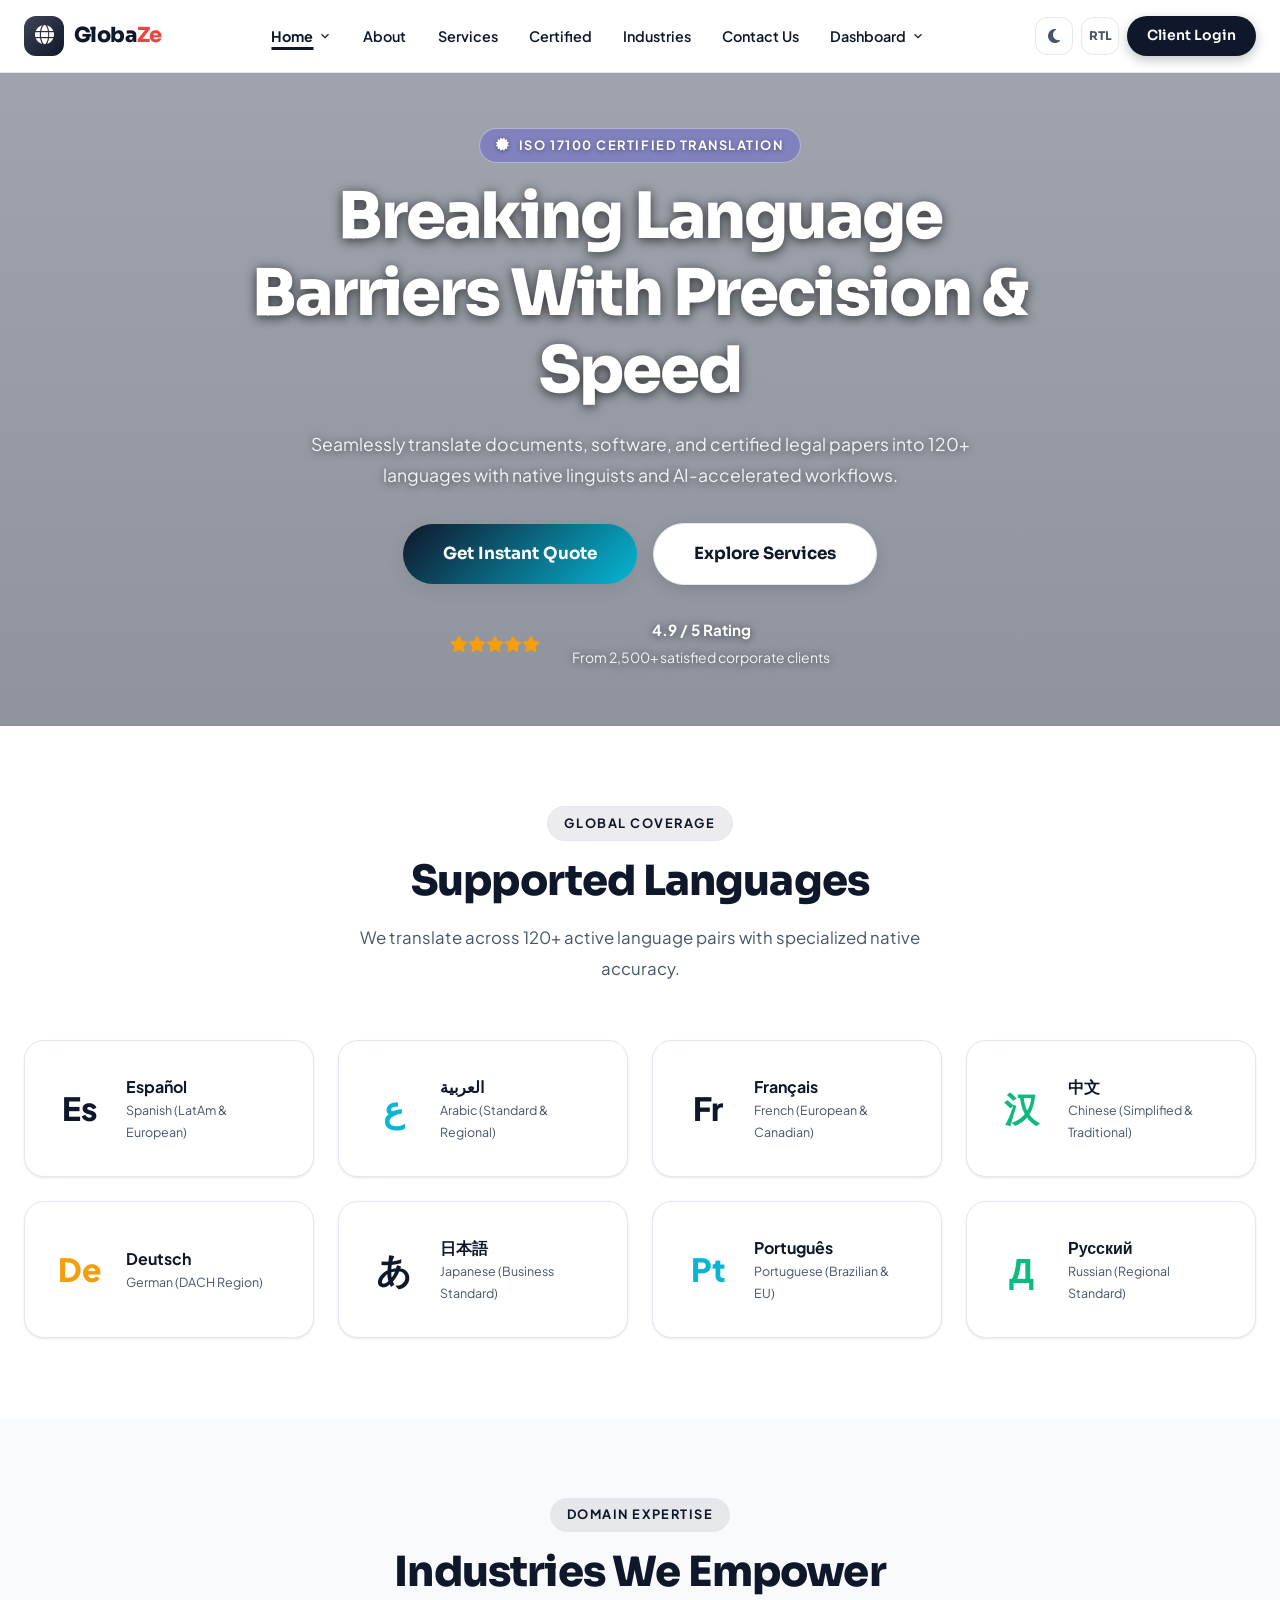
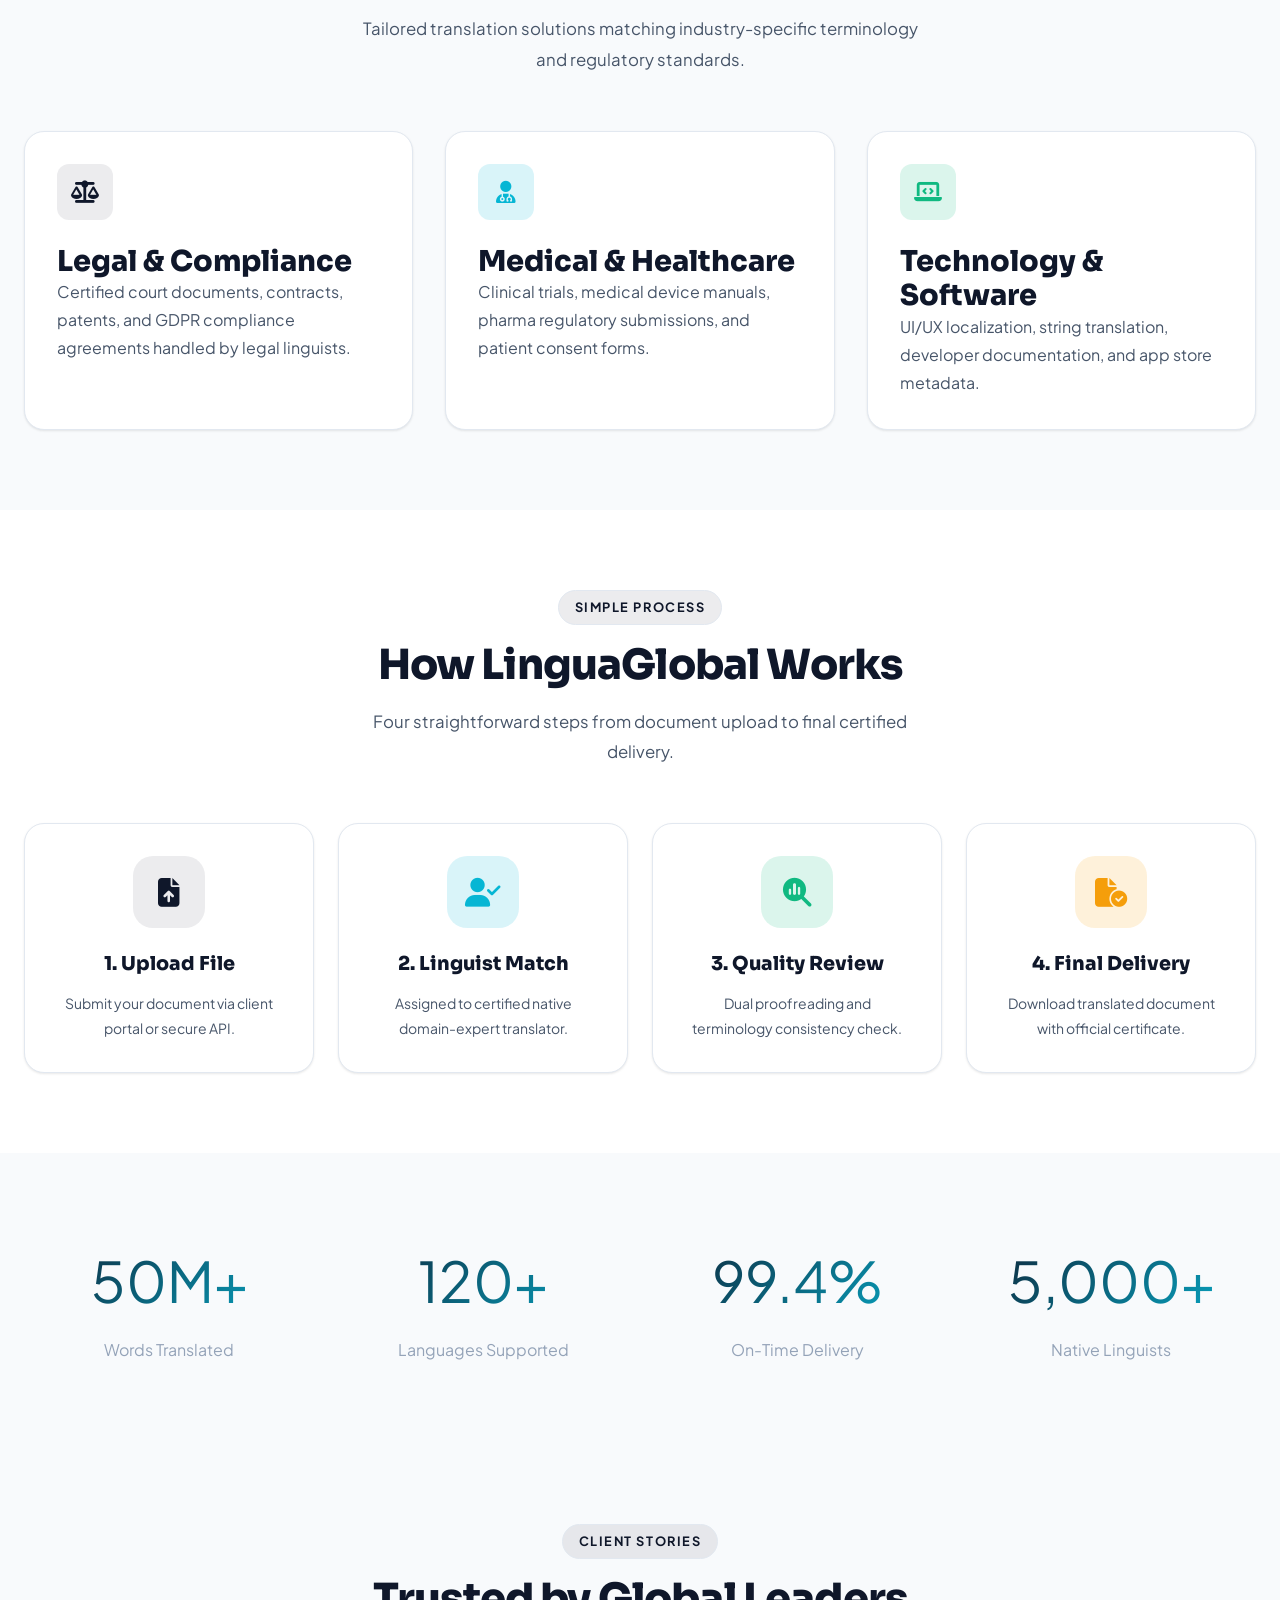
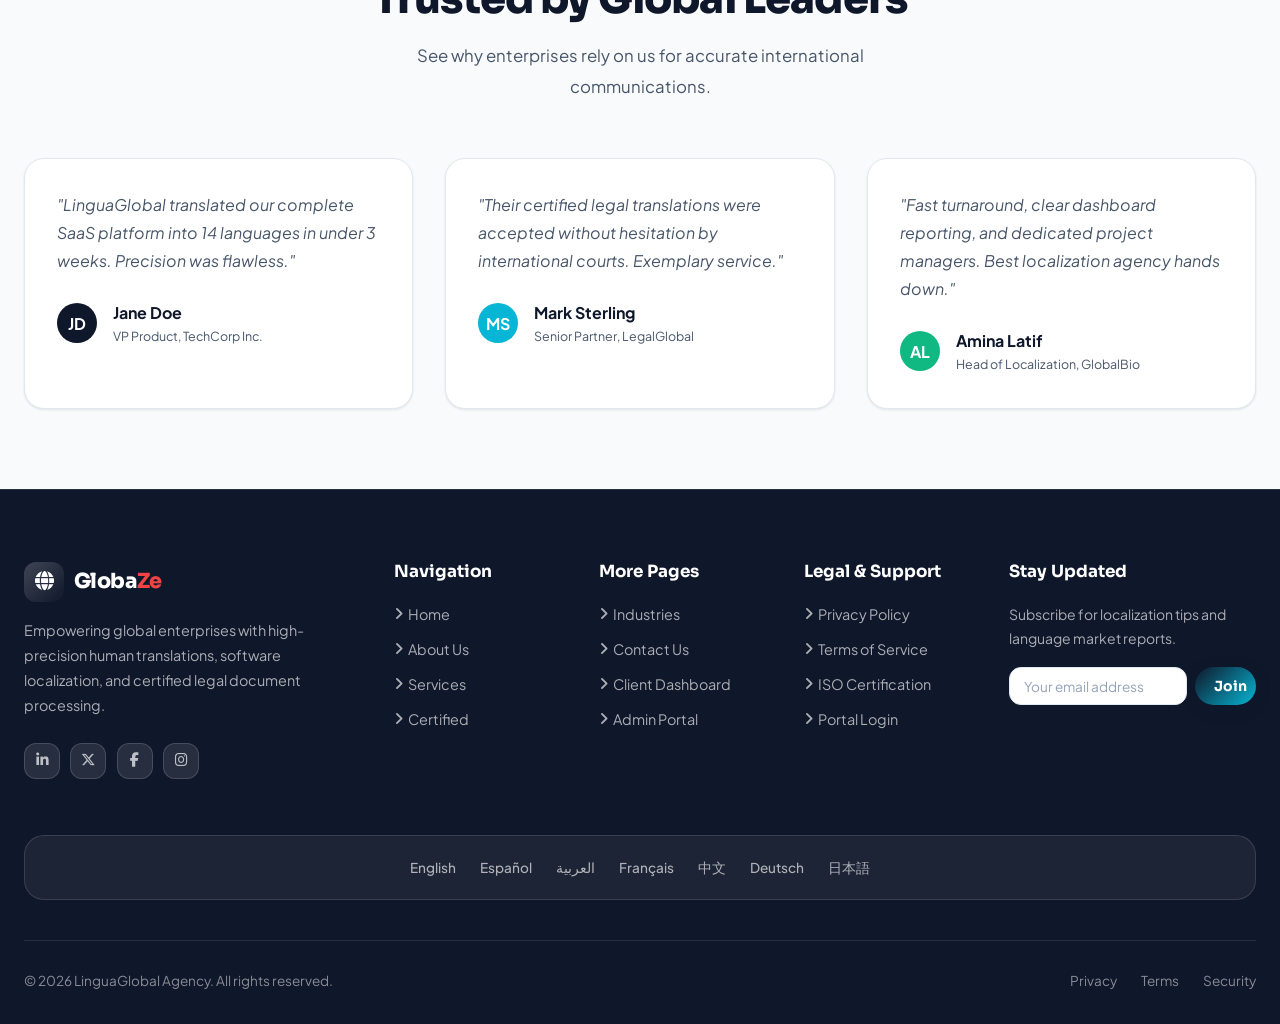
==== commit 5227a214: "JNJ" ====
--- a/index.html
+++ b/index.html
@@ -28,8 +28,8 @@
             <svg class="chevron" viewBox="0 0 24 24" fill="none" stroke="currentColor" stroke-width="2"><path d="M6 9l6 6 6-6"/></svg>
           </a>
           <div class="dropdown">
-            <a href="index.html" class="dropdown-link"><span class="d-icon"><i class="fa-solid fa-house"></i></span> Home 1 (Global)</a>
-            <a href="home2.html" class="dropdown-link"><span class="d-icon"><i class="fa-solid fa-bolt"></i></span> Home 2 (Enterprise)</a>
+            <a href="index.html" class="dropdown-link">Home 1</a>
+            <a href="home2.html" class="dropdown-link">Home 2</a>
           </div>
         </div>
 
@@ -45,8 +45,8 @@
             <svg class="chevron" viewBox="0 0 24 24" fill="none" stroke="currentColor" stroke-width="2"><path d="M6 9l6 6 6-6"/></svg>
           </a>
           <div class="dropdown">
-            <a href="dashboard.html" class="dropdown-link"><span class="d-icon"><i class="fa-solid fa-user"></i></span> Client Dashboard</a>
-            <a href="admin-dashboard.html" class="dropdown-link"><span class="d-icon"><i class="fa-solid fa-user-shield"></i></span> Admin Dashboard</a>
+            <a href="dashboard.html" class="dropdown-link">Client Dashboard</a>
+            <a href="admin-dashboard.html" class="dropdown-link">Admin Dashboard</a>
           </div>
         </div>
 
@@ -72,7 +72,7 @@
   </header>
 
   <!-- Section 1: Hero (Specific Background Image Applied & Dark Theme Immune) -->
-  <section class="section hero-section" style="padding-block: 3.5rem; background-image: url('https://www.computerworld.com/wp-content/uploads/2025/10/4072296-0-72319100-1760642065-translation-software-cybrain-shutterstock-100925209-orig.jpg?quality=50&strip=all&w=1024');">
+  <section class="section hero-section" style="padding-block: 3.5rem; background-image: url('https://www.stormofficesolutions.com/wp-content/uploads/Translate-1.jpeg.webp');">
     <div class="container container-sm text-center" data-aos="fade-up" style="max-width: 840px;">
       <span class="section-label" style="margin-inline: auto;"><i class="fa-solid fa-certificate"></i> ISO 17100 Certified Translation</span>
       <h1 style="margin-bottom: 1.25rem; text-align: center;">Breaking Language Barriers With Precision & Speed</h1>
--- a/assets/css/styles.css
+++ b/assets/css/styles.css
@@ -64,8 +64,8 @@
   --bg-card:      #1E293B;
   --bg-glass:     rgba(30,41,59,0.85);
   --text:         #F1F5F9;
-  --text-muted:   #94A3B8;
-  --text-subtle:  #64748B;
+  --text-muted:   #CBD5E1;
+  --text-subtle:  #94A3B8;
   --border:       #334155;
   --border-light: #1E293B;
   --shadow-sm:    0 1px 3px rgba(0,0,0,0.3);
@@ -111,6 +111,19 @@
 h5 { font-size: 1rem; }
 p  { color: var(--text-muted); line-height: 1.75; }
 
+[data-theme="dark"] h1,
+[data-theme="dark"] h2,
+[data-theme="dark"] h3,
+[data-theme="dark"] h4,
+[data-theme="dark"] h5,
+[data-theme="dark"] h6 {
+  color: var(--text);
+}
+
+[data-theme="dark"] p {
+  color: var(--text-muted);
+}
+
 /* ── Fixed Hero Section Style (Immune to Light/Dark Mode) ── */
 .hero-section {
   position: relative;
@@ -221,20 +234,16 @@
   font-weight: 700;
   letter-spacing: 0.12em;
   text-transform: uppercase;
-  color: #0F172A;
-  background: rgba(15, 23, 42, 0.06);
-  border: 1px solid rgba(15, 23, 42, 0.12);
+  color: var(--primary);
+  background: var(--primary-glow);
+  border: 1px solid var(--border);
   padding: 0.35rem 1rem;
   border-radius: var(--radius-full);
   margin-bottom: 1rem;
   transition: var(--transition);
 }
 
-[data-theme="dark"] .section-label {
-  color: #FFFFFF !important;
-  background: rgba(255, 255, 255, 0.12) !important;
-  border-color: rgba(255, 255, 255, 0.22) !important;
-}
+/* Dark mode section-label is now handled by CSS variables */
 .section-title {
   font-size: clamp(1.8rem, 3.5vw, 2.6rem);
   font-weight: 800;
@@ -285,6 +294,14 @@
   box-shadow: 0 8px 30px var(--primary-glow);
 }
 
+[data-theme="dark"] .btn-primary {
+  background: linear-gradient(135deg, #1E293B, #0891B2);
+  color: #FFFFFF !important;
+}
+[data-theme="dark"] .btn-primary:hover {
+  background: linear-gradient(135deg, #334155, #06B6D4);
+}
+
 .btn-outline {
   background: transparent;
   color: var(--primary);
@@ -296,6 +313,15 @@
   transform: translateY(-2px);
 }
 
+[data-theme="dark"] .btn-outline {
+  color: var(--primary);
+  border-color: var(--primary);
+}
+[data-theme="dark"] .btn-outline:hover {
+  background: var(--primary);
+  color: #0F172A !important;
+}
+
 .btn-ghost {
   background: var(--bg-alt);
   color: var(--text);
@@ -316,10 +342,35 @@
   transform: translateY(-2px);
   box-shadow: var(--shadow-lg);
 }
+[data-theme="dark"] .btn-white {
+  background: var(--bg-alt);
+  color: var(--primary) !important;
+}
+[data-theme="dark"] .btn-white:hover {
+  background: var(--bg-card);
+}
 
 .btn-sm { padding: 0.5rem 1.2rem; font-size: 0.875rem; }
 .btn-lg { padding: 1rem 2.5rem; font-size: 1.05rem; }
 .btn-icon { width: 2.5rem; height: 2.5rem; padding: 0; justify-content: center; border-radius: var(--radius-md); }
+
+/* Ensure all buttons have visible text in dark mode */
+[data-theme="dark"] .btn {
+  color: var(--text);
+}
+[data-theme="dark"] .btn-primary {
+  color: #FFFFFF !important;
+}
+[data-theme="dark"] .btn-ghost {
+  background: var(--bg-card);
+  color: var(--text);
+  border-color: var(--border);
+}
+[data-theme="dark"] .btn-ghost:hover {
+  background: var(--bg-alt);
+  border-color: var(--primary);
+  color: var(--primary);
+}
 
 /* ── Cards ── */
 .card {
@@ -336,12 +387,26 @@
   border-color: var(--primary-light);
 }
 
+[data-theme="dark"] .card {
+  background: var(--bg-card);
+  border-color: var(--border);
+}
+
+[data-theme="dark"] .card:hover {
+  border-color: var(--primary);
+}
+
 .card-glass {
   background: var(--bg-glass);
   backdrop-filter: blur(20px);
   -webkit-backdrop-filter: blur(20px);
   border: 1px solid rgba(255,255,255,0.15);
   border-radius: var(--radius-lg);
+}
+
+[data-theme="dark"] .card-glass {
+  background: var(--bg-glass);
+  border: 1px solid rgba(255,255,255,0.1);
 }
 
 /* ── Badge ── */
@@ -360,6 +425,12 @@
 .badge-danger  { background: rgba(239,68,68,0.15);  color: var(--danger); }
 .badge-accent  { background: rgba(6,182,212,0.15);  color: var(--accent); }
 
+[data-theme="dark"] .badge-primary { background: rgba(255,255,255,0.15); color: var(--primary); }
+[data-theme="dark"] .badge-success { background: rgba(16,185,129,0.2); color: #34D399; }
+[data-theme="dark"] .badge-warning { background: rgba(245,158,11,0.2); color: #FCD34D; }
+[data-theme="dark"] .badge-danger  { background: rgba(239,68,68,0.2);  color: #FCA5A5; }
+[data-theme="dark"] .badge-accent  { background: rgba(6,182,212,0.2);  color: #22D3EE; }
+
 /* ── Forms ── */
 .form-group { margin-bottom: 1.5rem; }
 .form-label {
@@ -385,6 +456,12 @@
   box-shadow: 0 0 0 3px var(--primary-glow);
 }
 .form-control::placeholder { color: var(--text-subtle); }
+
+[data-theme="dark"] .form-control {
+  background: var(--bg-card);
+  border-color: var(--border);
+  color: var(--text);
+}
 
 /* ── Grid helpers ── */
 .grid-2 { display: grid; grid-template-columns: repeat(2, 1fr); gap: 2rem; }
@@ -445,6 +522,14 @@
 .icon-box-warning { background: rgba(245,158,11,0.15); color: var(--warning); }
 .icon-box-lg { width: 4.5rem; height: 4.5rem; font-size: 1.8rem; border-radius: var(--radius-lg); }
 
+[data-theme="dark"] .icon-box {
+  background: rgba(255,255,255,0.1);
+  color: var(--primary);
+}
+[data-theme="dark"] .icon-box-accent { background: rgba(6,182,212,0.2); color: #22D3EE; }
+[data-theme="dark"] .icon-box-success { background: rgba(16,185,129,0.2); color: #34D399; }
+[data-theme="dark"] .icon-box-warning { background: rgba(245,158,11,0.2); color: #FCD34D; }
+
 /* ── Gradient Text ── */
 .gradient-text {
   background: linear-gradient(135deg, var(--primary), var(--accent));
@@ -512,6 +597,17 @@
 }
 tr:last-child td { border-bottom: none; }
 tr:hover td { background: var(--bg-alt); }
+
+[data-theme="dark"] th {
+  background: var(--bg-card);
+  color: var(--text-muted);
+}
+[data-theme="dark"] td {
+  color: var(--text);
+}
+[data-theme="dark"] tr:hover td {
+  background: rgba(255,255,255,0.05);
+}
 
 /* ── Responsive ── */
 @media (max-width: 1024px) {
@@ -700,3 +796,86 @@
 [data-theme="dark"] .stat-value {
   color: #818CF8;
 }
+
+/* ============================================================
+   DARK MODE COMPREHENSIVE FIXES
+   ============================================================ */
+
+[data-theme="dark"] strong {
+  color: var(--text);
+}
+
+[data-theme="dark"] .card p {
+  color: var(--text-muted);
+}
+
+[data-theme="dark"] .card h3,
+[data-theme="dark"] .card h4 {
+  color: var(--text);
+}
+
+[data-theme="dark"] .text-center h1,
+[data-theme="dark"] .text-center h2,
+[data-theme="dark"] .text-center h3,
+[data-theme="dark"] .text-center h4 {
+  color: var(--text);
+}
+
+[data-theme="dark"] .section-title {
+  color: var(--text);
+}
+
+[data-theme="dark"] .section-subtitle {
+  color: var(--text-muted);
+}
+
+[data-theme="dark"] .divider-text {
+  color: var(--text-muted);
+}
+
+[data-theme="dark"] a {
+  color: var(--text);
+}
+
+[data-theme="dark"] a:hover {
+  color: var(--primary);
+}
+
+/* Ensure stat values are visible in dark mode */
+[data-theme="dark"] .stat-num {
+  color: var(--text);
+}
+
+/* Ensure all text in cards is readable */
+[data-theme="dark"] .card * {
+  border-color: var(--border);
+}
+
+/* Fix social auth buttons */
+[data-theme="dark"] .btn-social {
+  background: var(--bg-card);
+  color: var(--text);
+  border-color: var(--border);
+}
+
+[data-theme="dark"] .btn-social:hover {
+  background: var(--bg-alt);
+  border-color: var(--primary);
+}
+
+/* Timeline dark mode fixes */
+[data-theme="dark"] .timeline::before {
+  background: linear-gradient(180deg, var(--primary), var(--accent));
+}
+
+[data-theme="dark"] .timeline .card {
+  background: var(--bg-card);
+}
+
+[data-theme="dark"] .timeline .card h4 {
+  color: var(--text);
+}
+
+[data-theme="dark"] .timeline .card p {
+  color: var(--text-muted);
+}
--- a/assets/css/header.css
+++ b/assets/css/header.css
@@ -90,10 +90,6 @@
 .nav-link:hover {
   color: #0F172A;
   background: transparent;
-  text-decoration: underline;
-  text-underline-offset: 4px;
-  text-decoration-thickness: 2px;
-  text-decoration-color: #0F172A;
 }
 .nav-link.active {
   color: #0F172A;
@@ -154,22 +150,11 @@
   text-decoration: none;
 }
 .dropdown-link:hover {
-  background: rgba(15,23,42,0.06);
-  color: #0F172A;
-  text-decoration: underline;
-  text-underline-offset: 3px;
-  text-decoration-color: #0F172A;
+  background: transparent;
+  color: #0F172A;
 }
 .dropdown-link .d-icon {
-  width: 28px;
-  height: 28px;
-  border-radius: 6px;
-  background: var(--primary-glow);
-  display: flex;
-  align-items: center;
-  justify-content: center;
-  font-size: 0.85rem;
-  flex-shrink: 0;
+  display: none;
 }
 .dropdown-divider {
   height: 1px;
@@ -385,10 +370,6 @@
 [data-theme="dark"] .site-header .nav-link:hover {
   color: #0F172A !important;
   background: transparent !important;
-  text-decoration: underline !important;
-  text-underline-offset: 4px !important;
-  text-decoration-thickness: 2px !important;
-  text-decoration-color: #0F172A !important;
 }
 
 [data-theme="dark"] .site-header .nav-link.active {
@@ -412,11 +393,8 @@
 }
 
 [data-theme="dark"] .site-header .dropdown-link:hover {
-  background: rgba(15,23,42,0.06) !important;
-  color: #0F172A !important;
-  text-decoration: underline !important;
-  text-underline-offset: 3px !important;
-  text-decoration-color: #0F172A !important;
+  background: transparent !important;
+  color: #0F172A !important;
 }
 
 [data-theme="dark"] .site-header .dropdown-link .d-icon {
@@ -444,6 +422,17 @@
 
 [data-theme="dark"] .site-header .hamburger span {
   background: #0F172A !important;
+}
+
+[data-theme="dark"] .site-header .btn-login {
+  background: #0F172A !important;
+  color: #fff !important;
+  box-shadow: 0 4px 12px rgba(15,23,42,0.25) !important;
+}
+
+[data-theme="dark"] .site-header .btn-login:hover {
+  background: #1E293B !important;
+  box-shadow: 0 8px 24px rgba(15,23,42,0.35) !important;
 }
 
 @media (max-width: 1024px) {
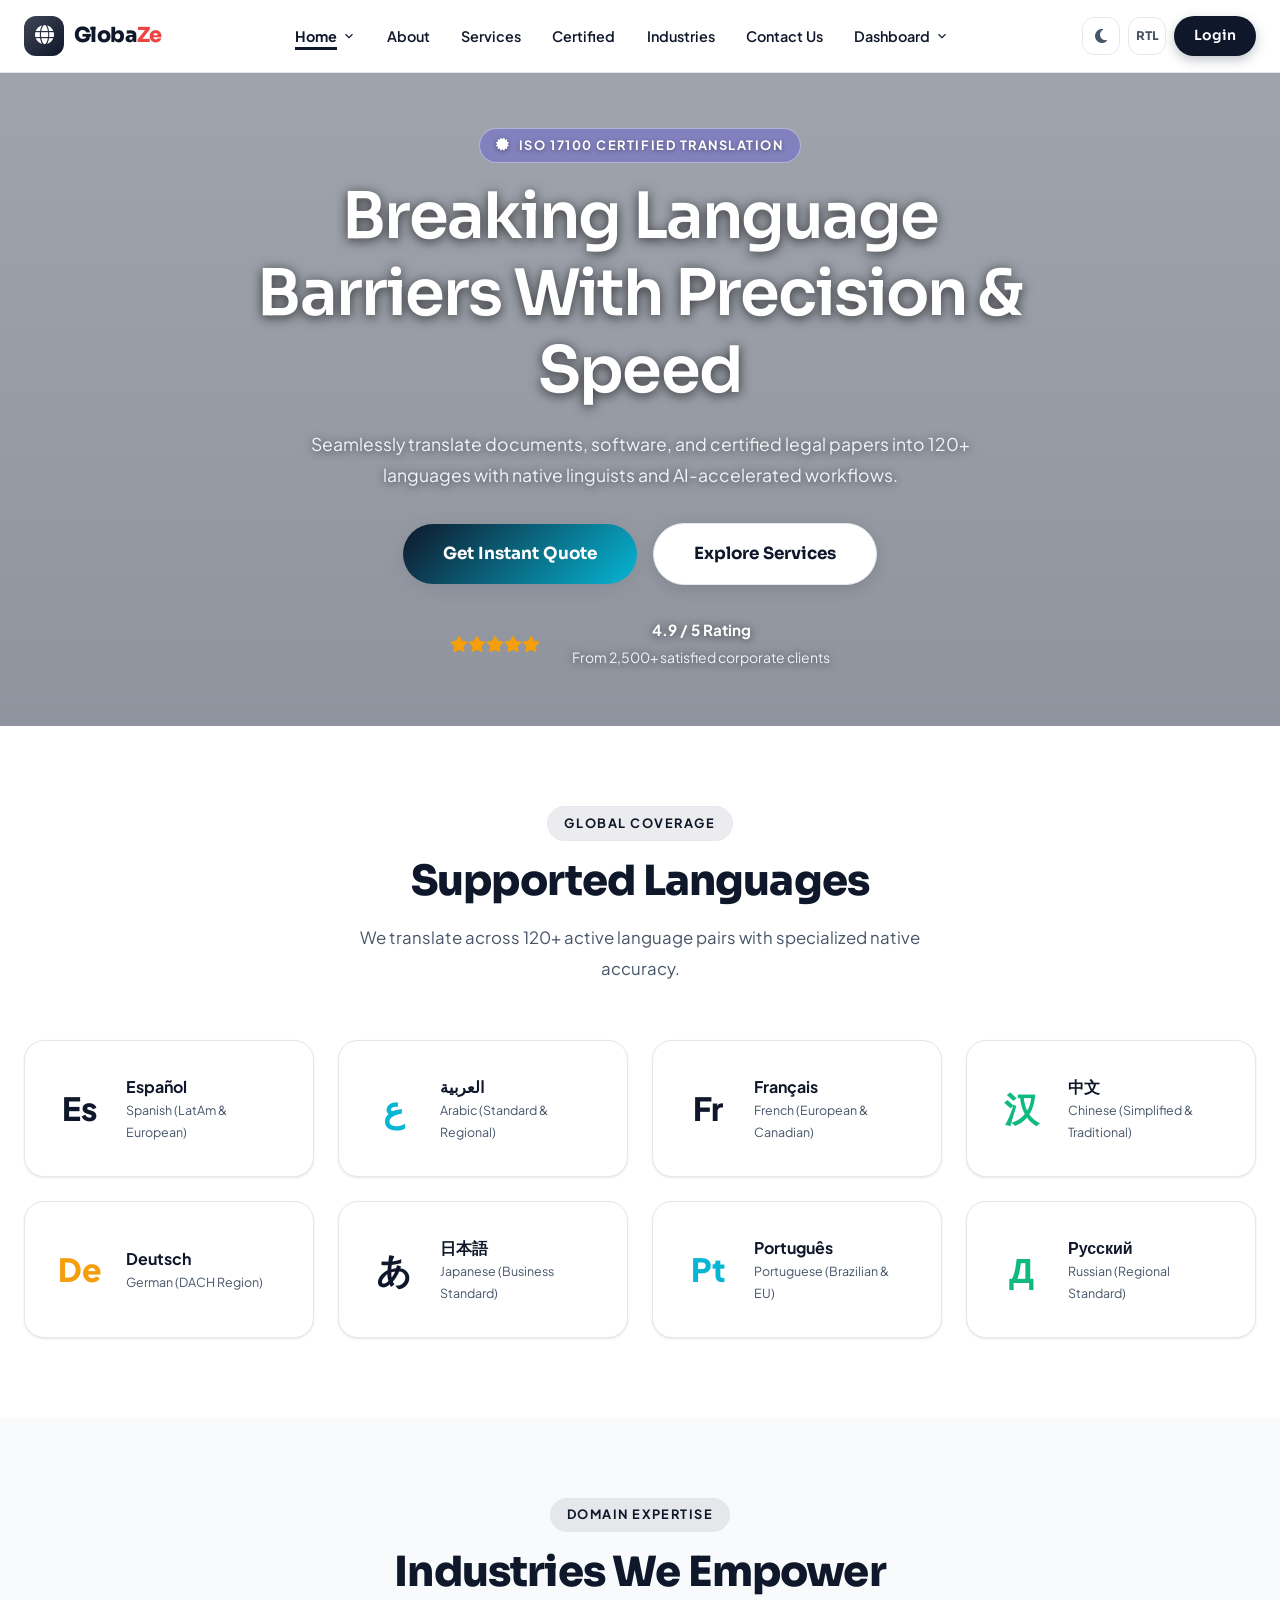
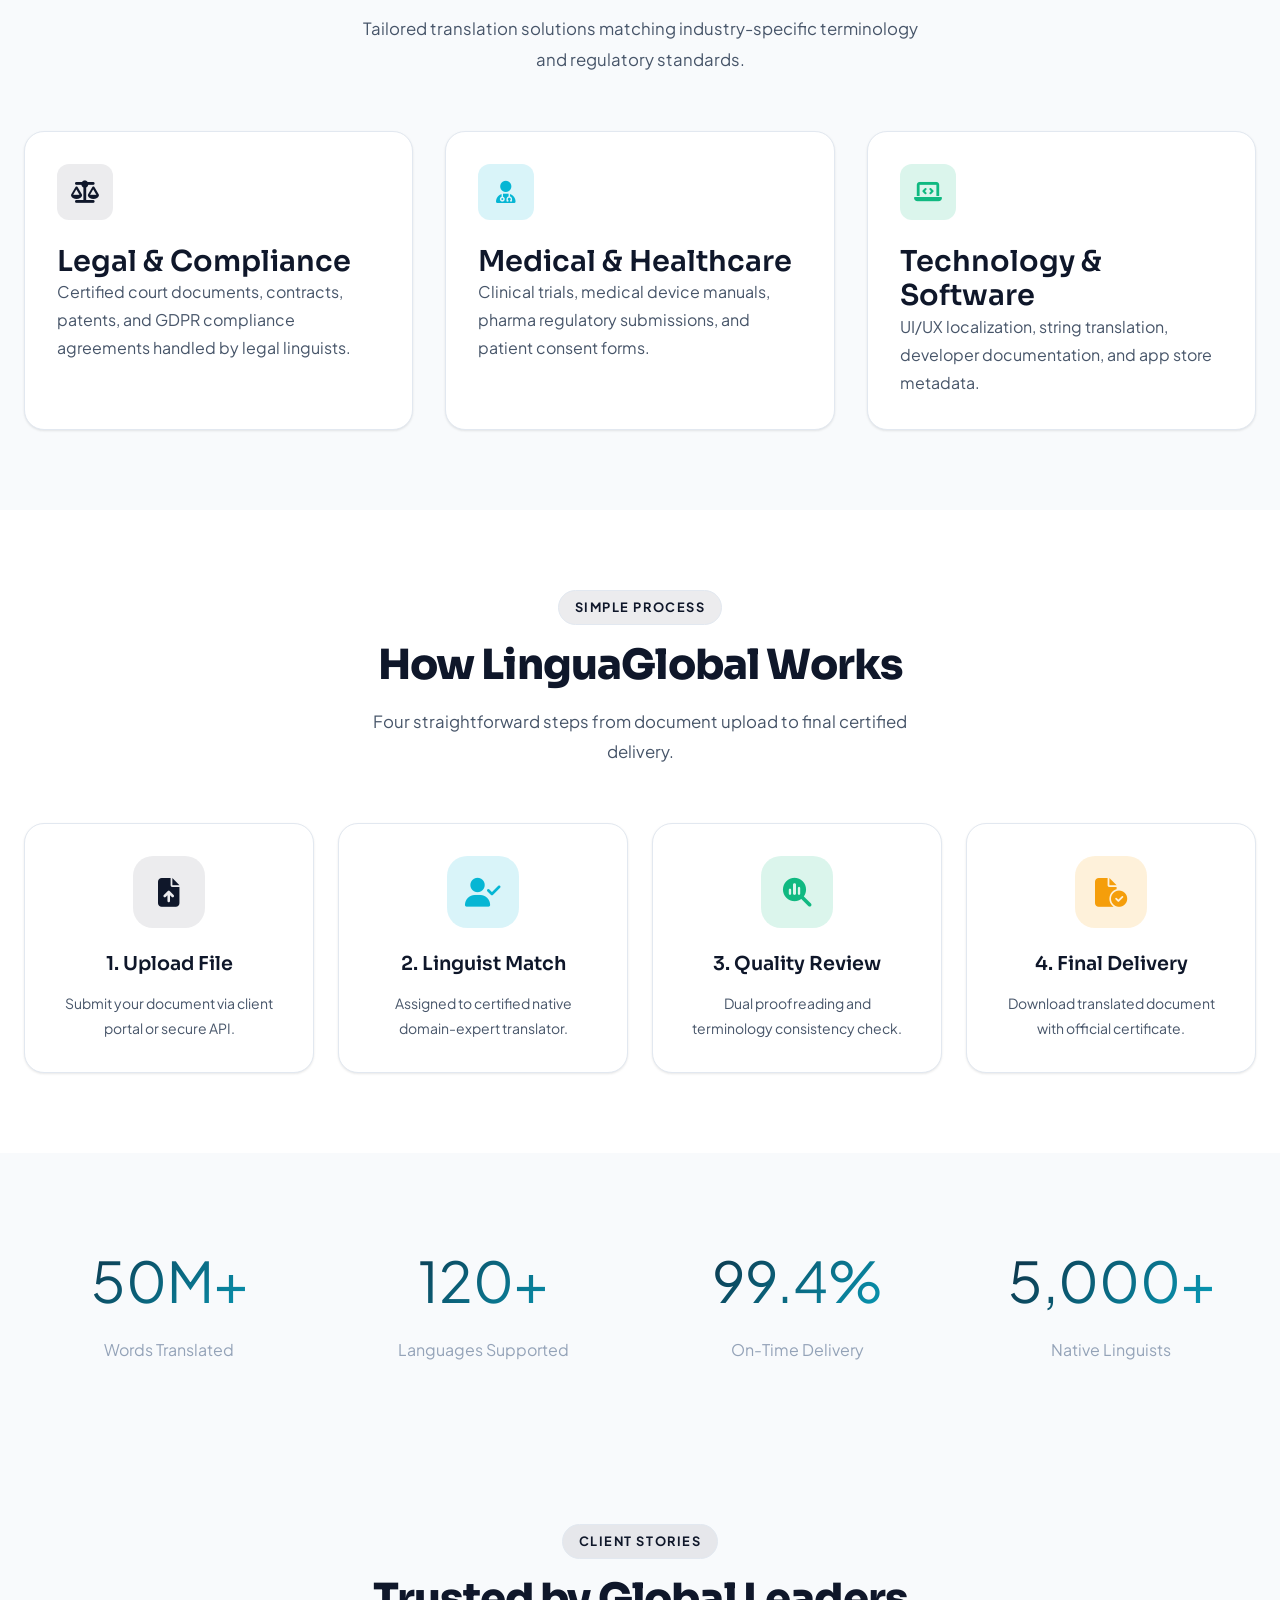
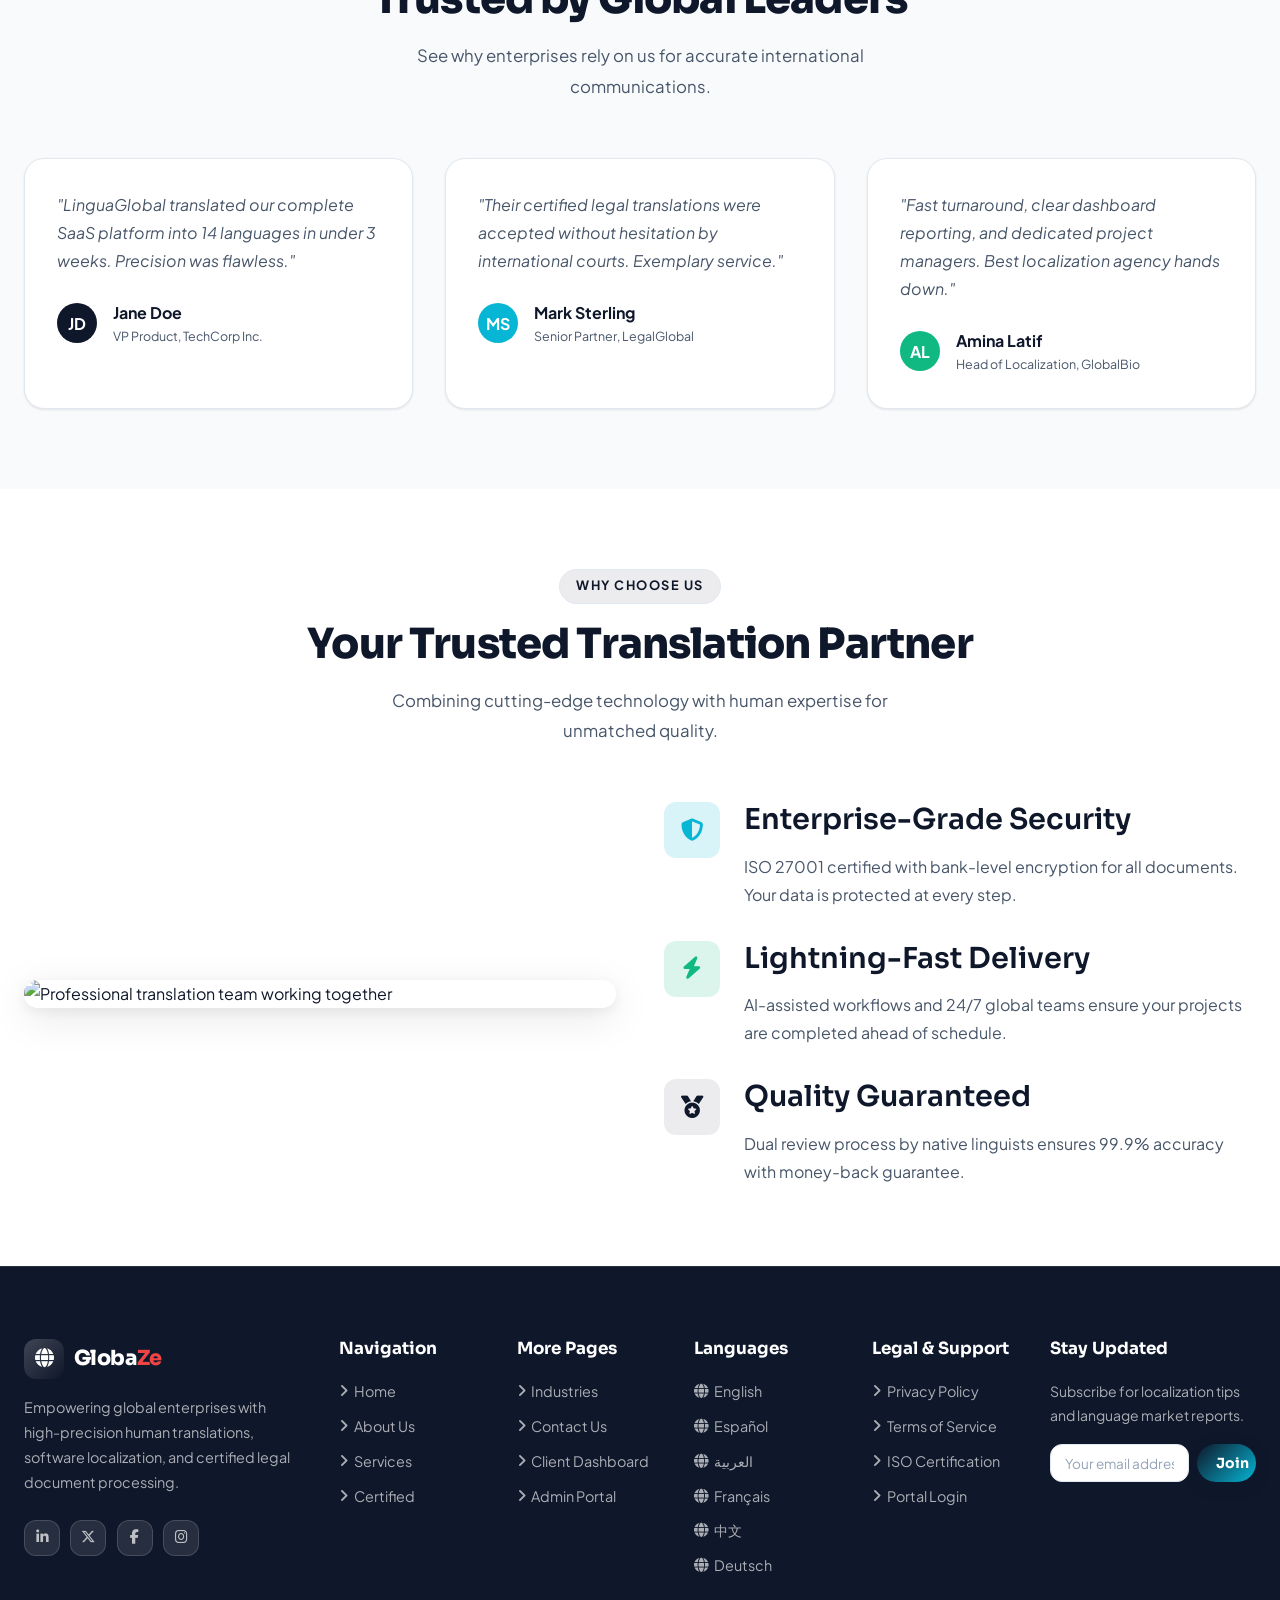
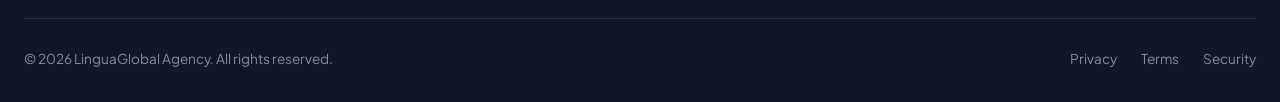
==== commit 3115716a: "ll" ====
--- a/index.html
+++ b/index.html
@@ -56,14 +56,14 @@
             <button class="theme-toggle" aria-label="Toggle Theme"><i class="fa-solid fa-moon"></i></button>
             <button class="rtl-toggle" aria-label="Toggle RTL">RTL</button>
           </div>
-          <a href="login.html" class="btn btn-primary" style="justify-content:center;">Client Login</a>
+          <a href="login.html" class="btn btn-primary" style="justify-content:center;">Login</a>
         </div>
       </nav>
 
       <div class="header-right">
         <button class="theme-toggle" aria-label="Toggle Theme"><i class="fa-solid fa-moon"></i></button>
         <button class="rtl-toggle" aria-label="Toggle RTL">RTL</button>
-        <a href="login.html" class="btn-login">Client Login</a>
+        <a href="login.html" class="btn-login">Login</a>
         <button class="hamburger" aria-label="Toggle Menu">
           <span></span><span></span><span></span>
         </button>
@@ -298,6 +298,57 @@
             <div>
               <strong>Amina Latif</strong>
               <p class="text-xs">Head of Localization, GlobalBio</p>
+            </div>
+          </div>
+        </div>
+      </div>
+    </div>
+  </section>
+
+  <!-- Section 7: Why Choose Us -->
+  <section class="section" style="background: var(--bg-alt);">
+    <div class="container">
+      <div class="section-header" data-aos="fade-up">
+        <span class="section-label">Why Choose Us</span>
+        <h2 class="section-title">Your Trusted Translation Partner</h2>
+        <p class="section-subtitle">Combining cutting-edge technology with human expertise for unmatched quality.</p>
+      </div>
+
+      <div class="grid-2" style="gap: 3rem; align-items: center;">
+        <div data-aos="fade-right">
+          <img src="https://images.unsplash.com/photo-1600880292203-757bb62b4baf?auto=format&fit=crop&w=800&q=80" 
+               alt="Professional translation team working together" 
+               style="border-radius: var(--radius-lg); box-shadow: var(--shadow-lg); width: 100%; height: auto;">
+        </div>
+
+        <div data-aos="fade-left">
+          <div class="flex gap-3 mb-4" style="align-items: flex-start;">
+            <div class="icon-box icon-box-accent">
+              <i class="fa-solid fa-shield-halved"></i>
+            </div>
+            <div>
+              <h3>Enterprise-Grade Security</h3>
+              <p class="mt-2">ISO 27001 certified with bank-level encryption for all documents. Your data is protected at every step.</p>
+            </div>
+          </div>
+
+          <div class="flex gap-3 mb-4" style="align-items: flex-start;">
+            <div class="icon-box icon-box-success">
+              <i class="fa-solid fa-bolt"></i>
+            </div>
+            <div>
+              <h3>Lightning-Fast Delivery</h3>
+              <p class="mt-2">AI-assisted workflows and 24/7 global teams ensure your projects are completed ahead of schedule.</p>
+            </div>
+          </div>
+
+          <div class="flex gap-3" style="align-items: flex-start;">
+            <div class="icon-box">
+              <i class="fa-solid fa-medal"></i>
+            </div>
+            <div>
+              <h3>Quality Guaranteed</h3>
+              <p class="mt-2">Dual review process by native linguists ensures 99.9% accuracy with money-back guarantee.</p>
             </div>
           </div>
         </div>
@@ -344,6 +395,18 @@
         </div>
 
         <div>
+          <h4 class="footer-title">Languages</h4>
+          <div class="footer-links">
+            <a href="#" class="footer-link"><i class="fa-solid fa-globe"></i> English</a>
+            <a href="#" class="footer-link"><i class="fa-solid fa-globe"></i> Español</a>
+            <a href="#" class="footer-link"><i class="fa-solid fa-globe"></i> العربية</a>
+            <a href="#" class="footer-link"><i class="fa-solid fa-globe"></i> Français</a>
+            <a href="#" class="footer-link"><i class="fa-solid fa-globe"></i> 中文</a>
+            <a href="#" class="footer-link"><i class="fa-solid fa-globe"></i> Deutsch</a>
+          </div>
+        </div>
+
+        <div>
           <h4 class="footer-title">Legal & Support</h4>
           <div class="footer-links">
             <a href="#" class="footer-link"><i class="fa-solid fa-angle-right"></i> Privacy Policy</a>
@@ -363,16 +426,6 @@
         </div>
       </div>
 
-      <div class="languages-bar">
-        <span class="lang-chip">English</span>
-        <span class="lang-chip">Español</span>
-        <span class="lang-chip">العربية</span>
-        <span class="lang-chip">Français</span>
-        <span class="lang-chip">中文</span>
-        <span class="lang-chip">Deutsch</span>
-        <span class="lang-chip">日本語</span>
-      </div>
-
       <div class="footer-bottom">
         <div>&copy; 2026 LinguaGlobal Agency. All rights reserved.</div>
         <div class="footer-bottom-links">
--- a/assets/css/styles.css
+++ b/assets/css/styles.css
@@ -103,7 +103,7 @@
 input, textarea, select { font-family: inherit; }
 
 /* ── Typography ── */
-h1,h2,h3,h4,h5,h6 { font-family: var(--font-head); font-weight: 800; line-height: 1.2; color: var(--text); }
+h1,h2,h3,h4,h5,h6 { font-family: var(--font-head); font-weight: 600; line-height: 1.2; color: var(--text); }
 h1 { font-size: clamp(2.3rem, 5vw, 4rem); letter-spacing: -0.03em; }
 h2 { font-size: clamp(1.8rem, 3.5vw, 2.8rem); letter-spacing: -0.02em; }
 h3 { font-size: clamp(1.3rem, 2.5vw, 1.8rem); }
--- a/assets/css/footer.css
+++ b/assets/css/footer.css
@@ -13,9 +13,9 @@
 
 .footer-top {
   display: grid;
-  grid-template-columns: 2fr 1fr 1fr 1fr 1.5fr;
+  grid-template-columns: 2fr 1fr 1fr 1fr 1fr 1.5fr;
   gap: 2.5rem;
-  margin-bottom: 3.5rem;
+  margin-bottom: 2.5rem;
 }
 
 .footer-brand p {
@@ -102,28 +102,6 @@
   transform: translateY(-2px);
 }
 
-.languages-bar {
-  display: flex;
-  align-items: center;
-  justify-content: center;
-  gap: 1.5rem;
-  flex-wrap: wrap;
-  padding: 1.25rem 1rem;
-  background: rgba(255,255,255,0.06);
-  border: 1px solid rgba(255,255,255,0.12);
-  border-radius: var(--radius-lg);
-  margin-bottom: 2.5rem;
-}
-
-.lang-chip {
-  display: inline-flex;
-  align-items: center;
-  gap: 0.4rem;
-  font-size: 0.85rem;
-  font-weight: 500;
-  color: rgba(255,255,255,0.65);
-}
-
 .footer-bottom {
   display: flex;
   align-items: center;
@@ -182,8 +160,6 @@
 @media (max-width: 768px) {
   .site-footer { padding-top: 3rem; padding-bottom: 1.5rem; }
   .footer-top { margin-bottom: 2rem; gap: 1.75rem; }
-  .languages-bar { gap: 1rem; padding: 1rem 0.75rem; }
-  .lang-chip { font-size: 0.8rem; }
 }
 
 /* ── 480px (360px phones) ── */
@@ -198,13 +174,6 @@
   /* Newsletter form: stack on very small screens */
   .newsletter-form { flex-direction: column; gap: 0.5rem; }
   .newsletter-form .btn { width: 100%; justify-content: center; }
-
-  .languages-bar {
-    gap: 0.6rem;
-    padding: 0.75rem 0.5rem;
-    border-radius: var(--radius-md);
-  }
-  .lang-chip { font-size: 0.75rem; gap: 0.3rem; }
 
   .footer-bottom {
     flex-direction: column;
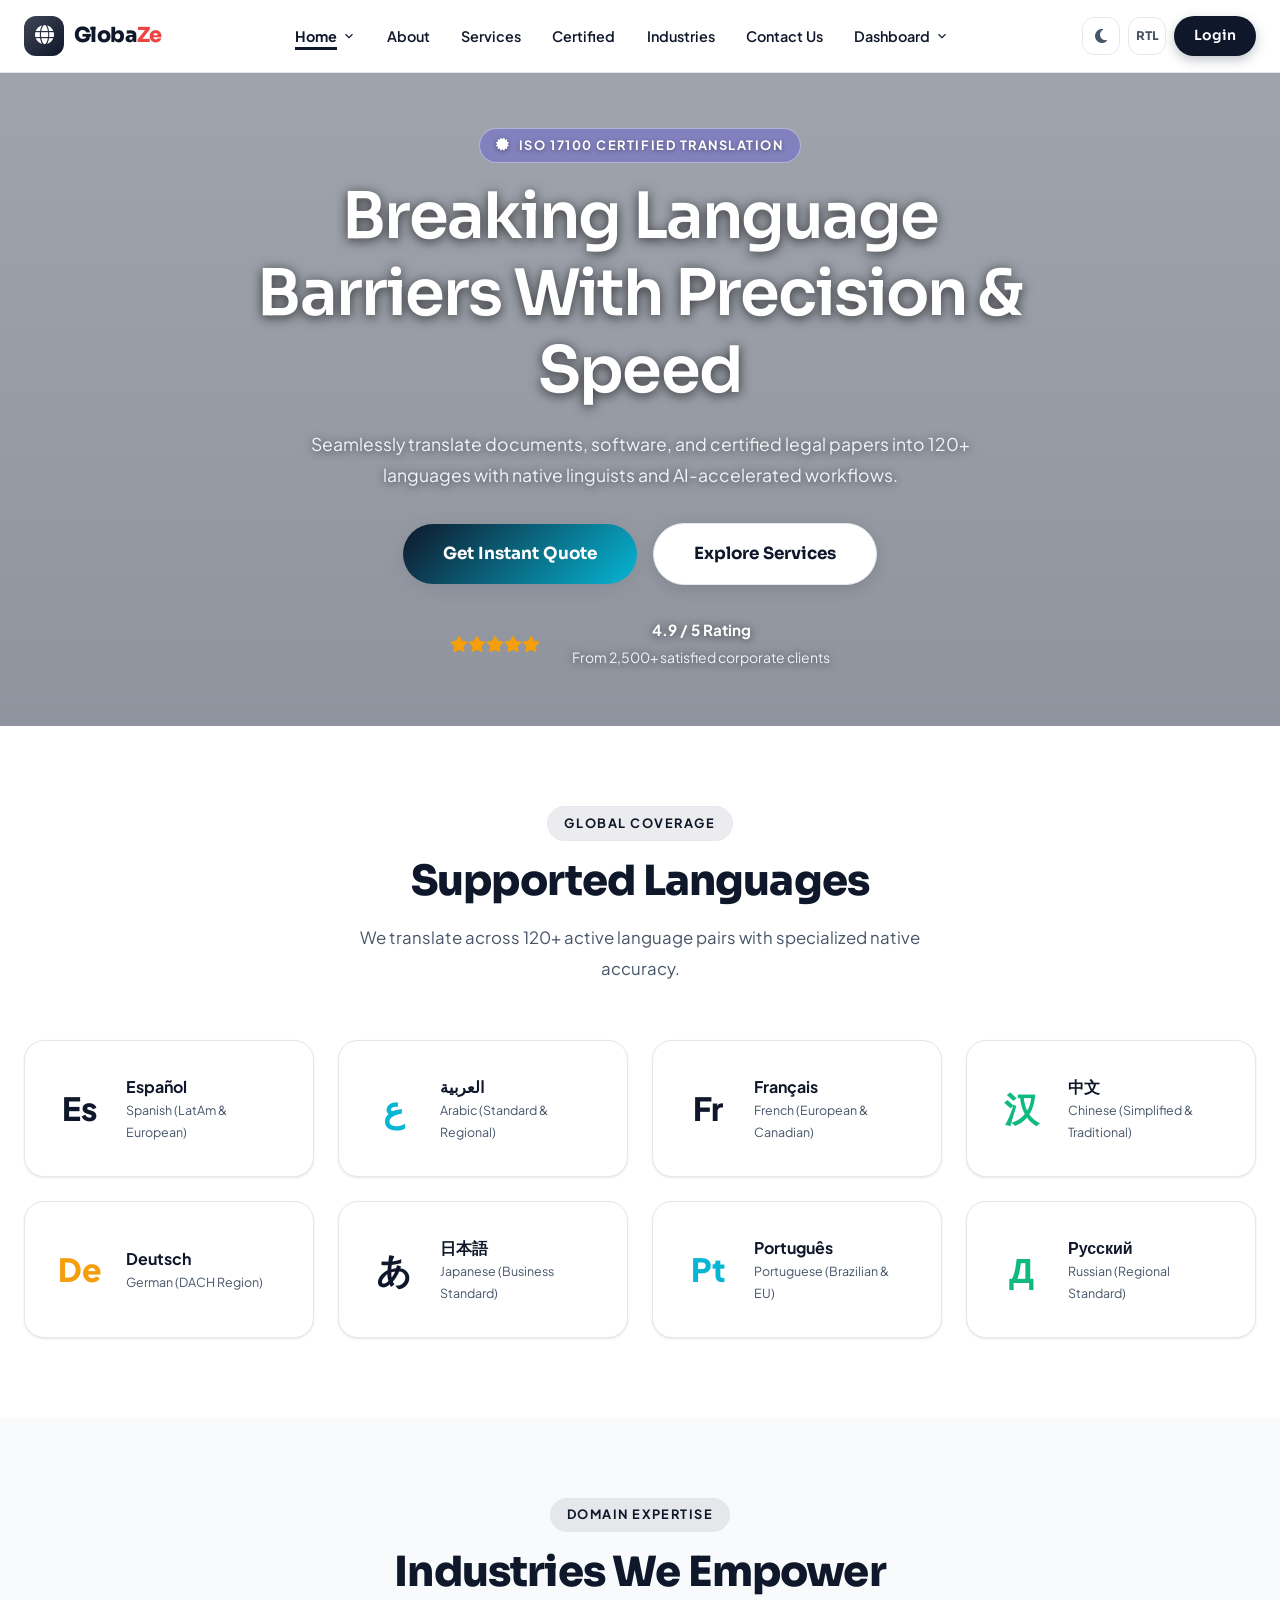
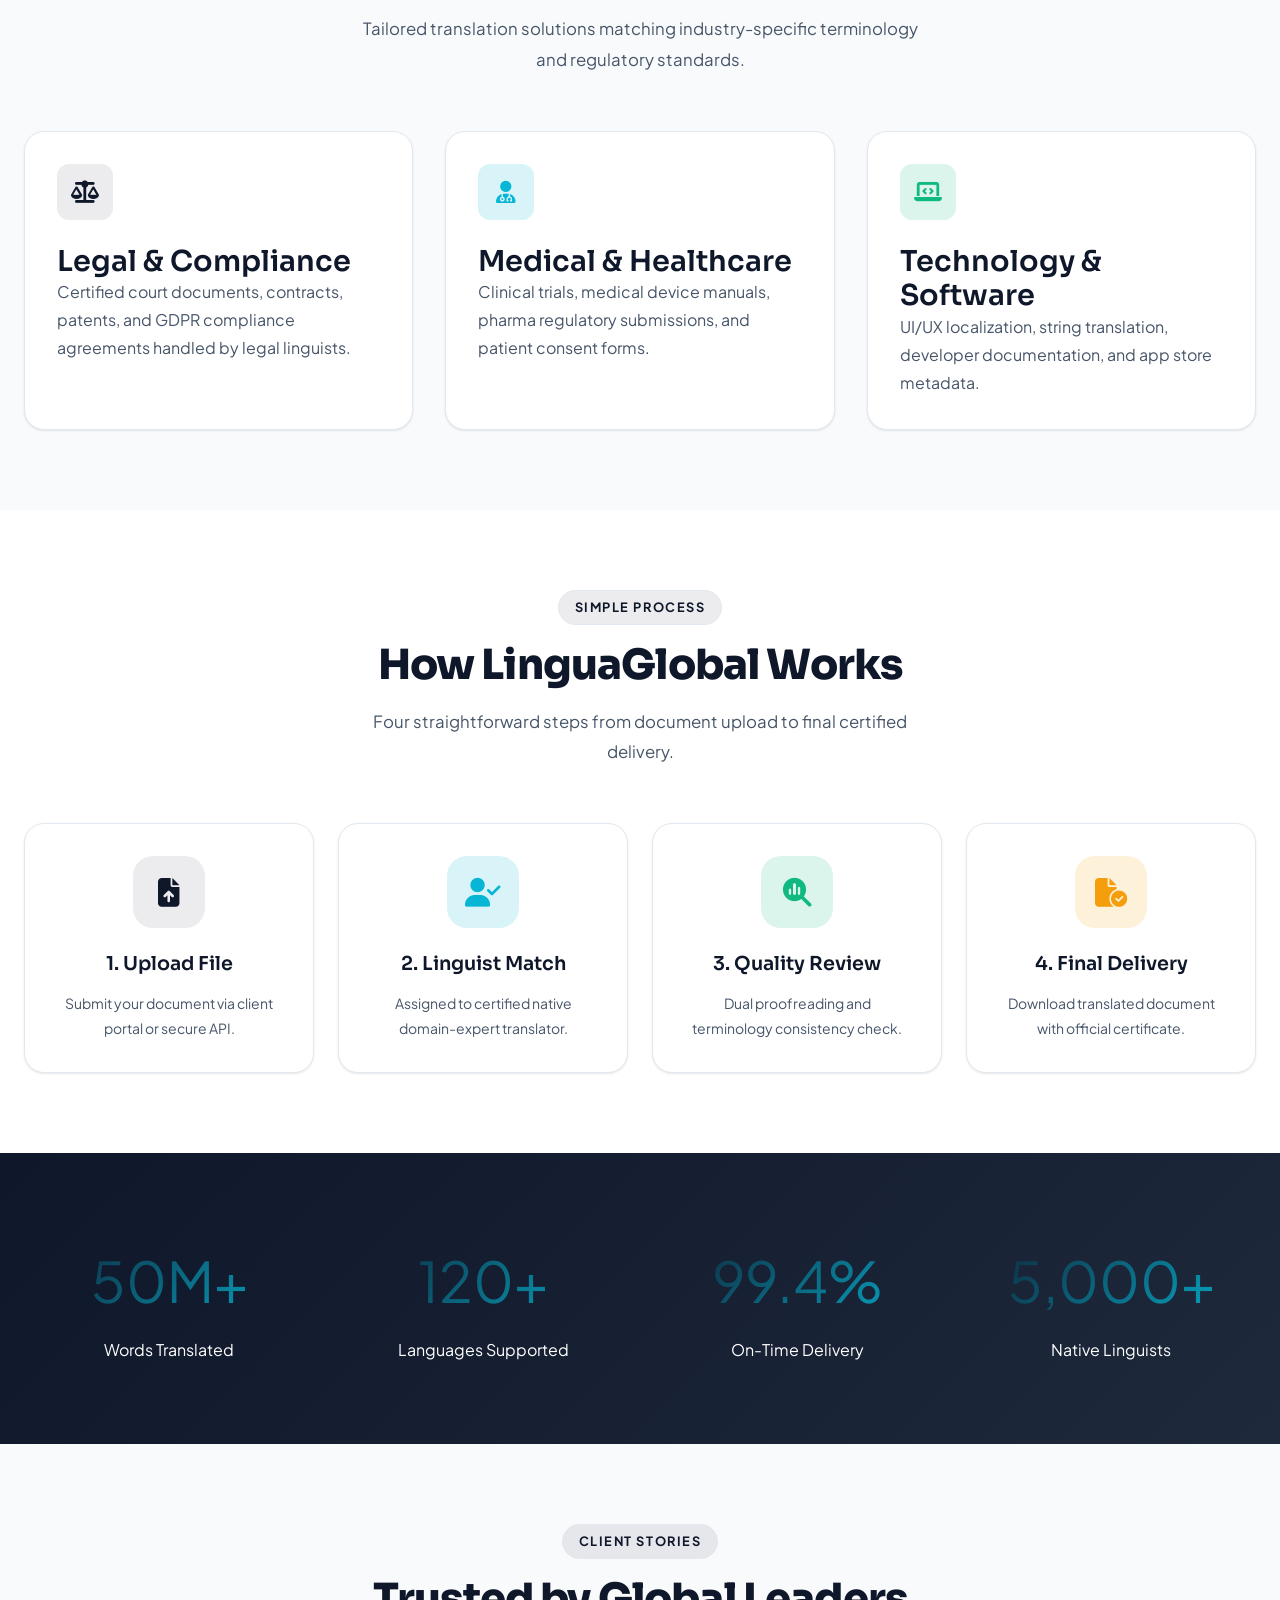
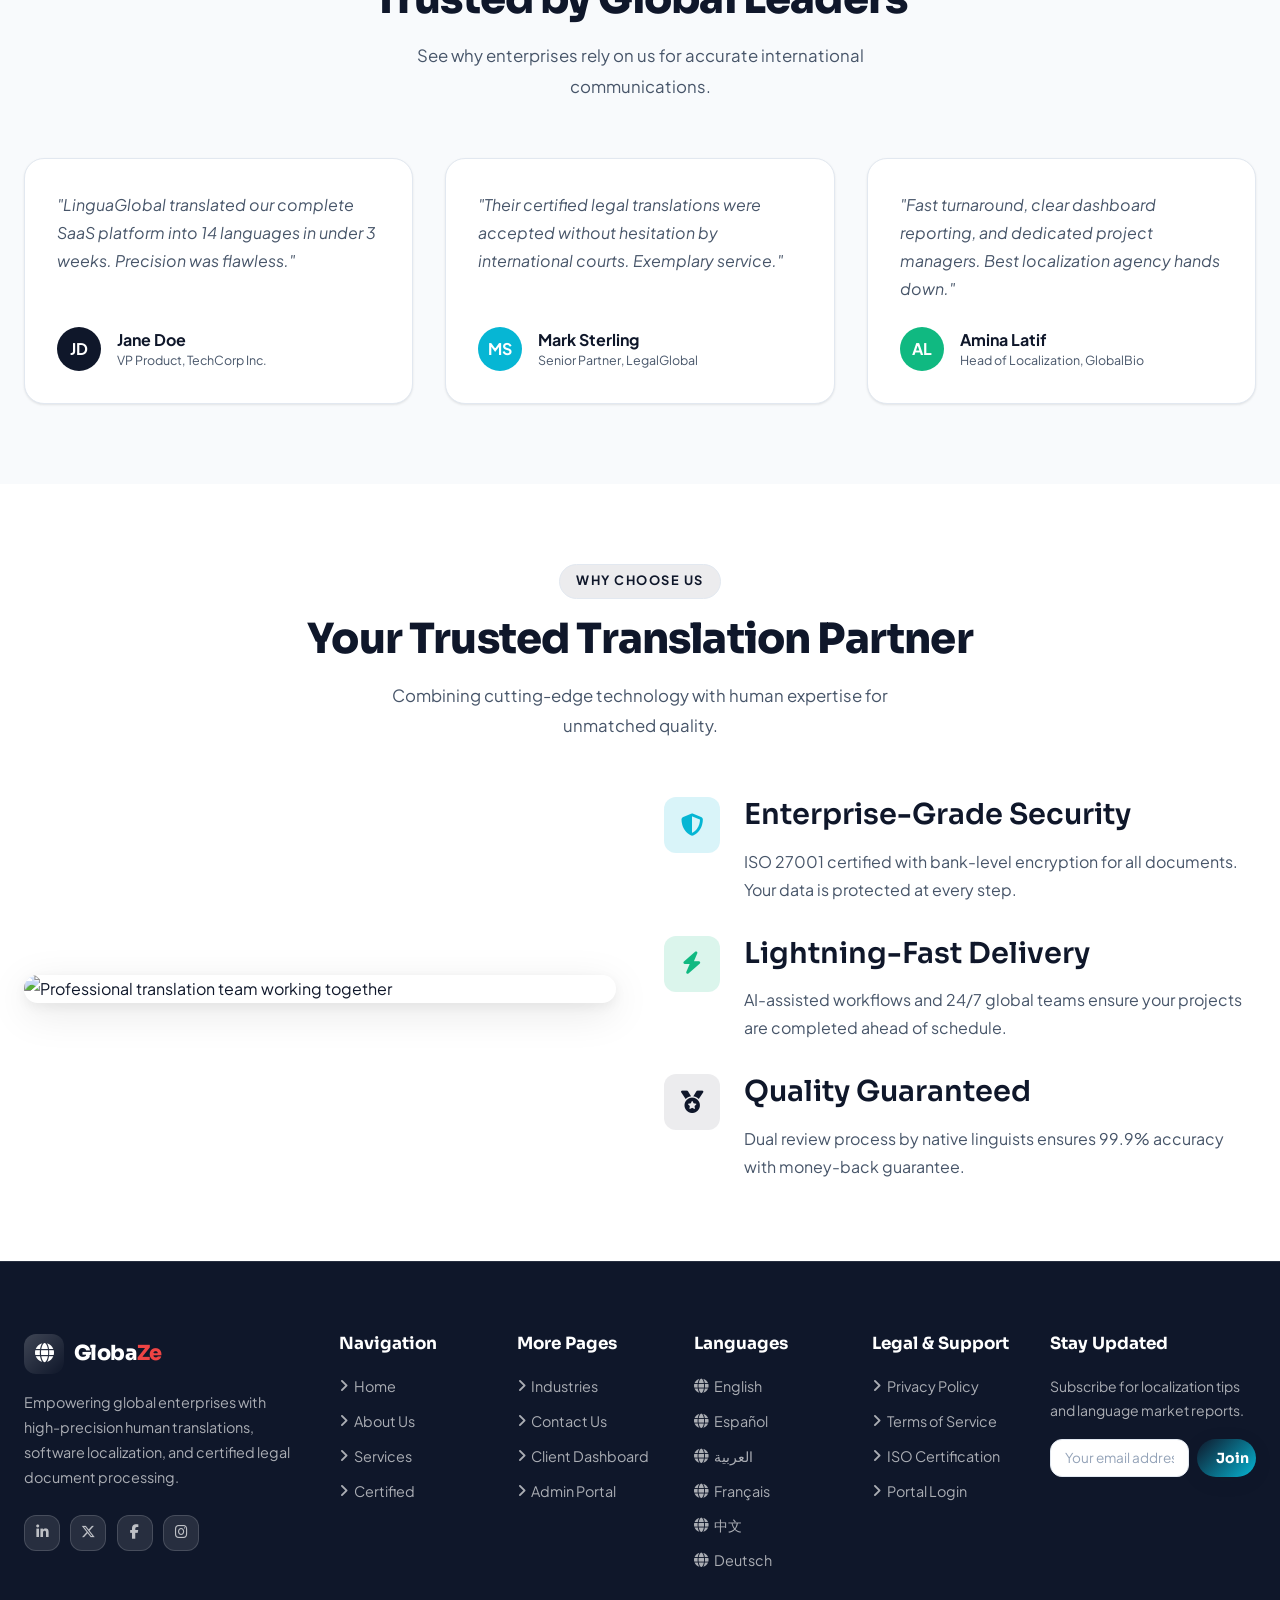
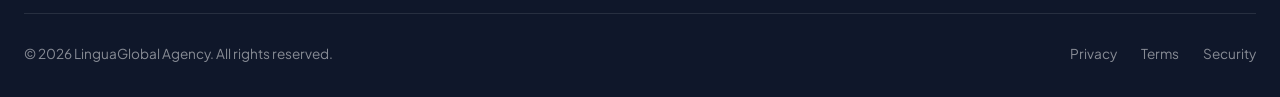
==== commit 6955c212: "leo" ====
--- a/index.html
+++ b/index.html
@@ -268,36 +268,36 @@
         <p class="section-subtitle">See why enterprises rely on us for accurate international communications.</p>
       </div>
 
-      <div class="grid-3">
-        <div class="card" data-aos="fade-up" data-aos-delay="100">
-          <p style="font-style: italic; margin-bottom: 1.5rem;">"LinguaGlobal translated our complete SaaS platform into 14 languages in under 3 weeks. Precision was flawless."</p>
+      <div class="grid-3" style="align-items: stretch;">
+        <div class="card" data-aos="fade-up" data-aos-delay="100" style="display: flex; flex-direction: column; justify-content: space-between;">
+          <p style="font-style: italic; margin-bottom: 1.5rem; flex-grow: 1;">"LinguaGlobal translated our complete SaaS platform into 14 languages in under 3 weeks. Precision was flawless."</p>
           <div class="flex gap-2" style="align-items: center;">
-            <div style="width:40px; height:40px; border-radius:50%; background:var(--primary); color:#fff; display:flex; align-items:center; justify-content:center; font-weight:bold;">JD</div>
-            <div>
-              <strong>Jane Doe</strong>
-              <p class="text-xs">VP Product, TechCorp Inc.</p>
-            </div>
-          </div>
-        </div>
-
-        <div class="card" data-aos="fade-up" data-aos-delay="200">
-          <p style="font-style: italic; margin-bottom: 1.5rem;">"Their certified legal translations were accepted without hesitation by international courts. Exemplary service."</p>
+            <div style="width:44px; height:44px; border-radius:50%; background:var(--primary); color:#fff; display:flex; align-items:center; justify-content:center; font-weight:bold; flex-shrink:0;">JD</div>
+            <div style="display:flex; flex-direction:column; justify-content:center;">
+              <strong style="line-height: 1.4;">Jane Doe</strong>
+              <p class="text-xs" style="margin: 0; line-height: 1.3;">VP Product, TechCorp Inc.</p>
+            </div>
+          </div>
+        </div>
+
+        <div class="card" data-aos="fade-up" data-aos-delay="200" style="display: flex; flex-direction: column; justify-content: space-between;">
+          <p style="font-style: italic; margin-bottom: 1.5rem; flex-grow: 1;">"Their certified legal translations were accepted without hesitation by international courts. Exemplary service."</p>
           <div class="flex gap-2" style="align-items: center;">
-            <div style="width:40px; height:40px; border-radius:50%; background:var(--accent); color:#fff; display:flex; align-items:center; justify-content:center; font-weight:bold;">MS</div>
-            <div>
-              <strong>Mark Sterling</strong>
-              <p class="text-xs">Senior Partner, LegalGlobal</p>
-            </div>
-          </div>
-        </div>
-
-        <div class="card" data-aos="fade-up" data-aos-delay="300">
-          <p style="font-style: italic; margin-bottom: 1.5rem;">"Fast turnaround, clear dashboard reporting, and dedicated project managers. Best localization agency hands down."</p>
+            <div style="width:44px; height:44px; border-radius:50%; background:var(--accent); color:#fff; display:flex; align-items:center; justify-content:center; font-weight:bold; flex-shrink:0;">MS</div>
+            <div style="display:flex; flex-direction:column; justify-content:center;">
+              <strong style="line-height: 1.4;">Mark Sterling</strong>
+              <p class="text-xs" style="margin: 0; line-height: 1.3;">Senior Partner, LegalGlobal</p>
+            </div>
+          </div>
+        </div>
+
+        <div class="card" data-aos="fade-up" data-aos-delay="300" style="display: flex; flex-direction: column; justify-content: space-between;">
+          <p style="font-style: italic; margin-bottom: 1.5rem; flex-grow: 1;">"Fast turnaround, clear dashboard reporting, and dedicated project managers. Best localization agency hands down."</p>
           <div class="flex gap-2" style="align-items: center;">
-            <div style="width:40px; height:40px; border-radius:50%; background:var(--success); color:#fff; display:flex; align-items:center; justify-content:center; font-weight:bold;">AL</div>
-            <div>
-              <strong>Amina Latif</strong>
-              <p class="text-xs">Head of Localization, GlobalBio</p>
+            <div style="width:44px; height:44px; border-radius:50%; background:var(--success); color:#fff; display:flex; align-items:center; justify-content:center; font-weight:bold; flex-shrink:0;">AL</div>
+            <div style="display:flex; flex-direction:column; justify-content:center;">
+              <strong style="line-height: 1.4;">Amina Latif</strong>
+              <p class="text-xs" style="margin: 0; line-height: 1.3;">Head of Localization, GlobalBio</p>
             </div>
           </div>
         </div>
--- a/assets/css/styles.css
+++ b/assets/css/styles.css
@@ -697,6 +697,16 @@
 
   .icon-box { width: 2.75rem; height: 2.75rem; font-size: 1.1rem; }
   .icon-box-lg { width: 3.25rem; height: 3.25rem; font-size: 1.4rem; }
+
+  /* Ensure hero CTA buttons never overflow on small screens */
+  .hero-section .flex,
+  .hero-section .flex-center {
+    flex-wrap: wrap !important;
+  }
+  .hero-section .btn-lg {
+    width: 100%;
+    justify-content: center;
+  }
 }
 
 /* ── Timeline (Growth Journey) Styles ── */
@@ -879,3 +889,64 @@
 [data-theme="dark"] .timeline .card p {
   color: var(--text-muted);
 }
+
+/* ── bg-gradient-primary (used in CTA sections on Services, Industries) ── */
+.bg-gradient-primary {
+  background: linear-gradient(135deg, #0F172A 0%, #0891B2 100%);
+}
+.bg-gradient-dark {
+  background: linear-gradient(135deg, #0F172A 0%, #1E293B 100%);
+}
+
+/* Force all text in gradient CTA sections to always be white */
+.bg-gradient-primary h1,
+.bg-gradient-primary h2,
+.bg-gradient-primary h3,
+.bg-gradient-primary h4,
+.bg-gradient-primary p,
+.bg-gradient-primary span,
+.bg-gradient-primary strong {
+  color: #FFFFFF !important;
+}
+
+.bg-gradient-dark h1,
+.bg-gradient-dark h2,
+.bg-gradient-dark h3,
+.bg-gradient-dark h4,
+.bg-gradient-dark p,
+.bg-gradient-dark span,
+.bg-gradient-dark strong {
+  color: #FFFFFF !important;
+}
+
+/* Dark mode: same force-white for gradient sections */
+[data-theme="dark"] .bg-gradient-primary h1,
+[data-theme="dark"] .bg-gradient-primary h2,
+[data-theme="dark"] .bg-gradient-primary h3,
+[data-theme="dark"] .bg-gradient-primary h4,
+[data-theme="dark"] .bg-gradient-primary p,
+[data-theme="dark"] .bg-gradient-dark h1,
+[data-theme="dark"] .bg-gradient-dark h2,
+[data-theme="dark"] .bg-gradient-dark h3,
+[data-theme="dark"] .bg-gradient-dark h4,
+[data-theme="dark"] .bg-gradient-dark p {
+  color: #FFFFFF !important;
+}
+
+/* ── Mobile nav: has-dropdown visual cue ── */
+@media (max-width: 1024px) {
+  .nav-item.has-dropdown > .nav-link {
+    background: var(--bg-alt);
+    border-radius: var(--radius-md);
+    font-weight: 700;
+  }
+  .nav-item.has-dropdown > .nav-link .chevron {
+    transition: transform 0.3s ease;
+  }
+  .nav-item.has-dropdown.mobile-open > .nav-link .chevron {
+    transform: rotate(180deg);
+  }
+  .nav-item.has-dropdown > .nav-link::after {
+    content: '';
+  }
+}
--- a/assets/css/header.css
+++ b/assets/css/header.css
@@ -256,7 +256,7 @@
     inset-inline: 0;
     background: var(--bg-card);
     border-bottom: 1px solid var(--border);
-    padding: 1rem;
+    padding: 0.75rem 1rem;
     flex-direction: column;
     align-items: stretch;
     gap: 0.25rem;
@@ -282,7 +282,9 @@
     display: none;
   }
   .nav-item.mobile-open .dropdown { display: block; opacity: 1; visibility: visible; }
-  .nav-link { justify-content: space-between; }
+  /* Make nav-links touch-friendly and clearly show dropdown arrow */
+  .nav-link { justify-content: space-between; padding: 0.7rem 0.85rem; }
+  .nav-link svg.chevron { opacity: 0.6; }
 
   /* Hide toggles & login from header-right on mobile */
   .header-right .theme-toggle,
--- a/assets/css/footer.css
+++ b/assets/css/footer.css
@@ -11,6 +11,11 @@
   overflow: hidden;
 }
 
+/* Match header container padding exactly */
+.site-footer .container {
+  padding-inline: 1.5rem;
+}
+
 .footer-top {
   display: grid;
   grid-template-columns: 2fr 1fr 1fr 1fr 1fr 1.5fr;
@@ -159,12 +164,14 @@
 /* ── 768px ── */
 @media (max-width: 768px) {
   .site-footer { padding-top: 3rem; padding-bottom: 1.5rem; }
+  .site-footer .container { padding-inline: 1rem; }
   .footer-top { margin-bottom: 2rem; gap: 1.75rem; }
 }
 
 /* ── 480px (360px phones) ── */
 @media (max-width: 480px) {
   .site-footer { padding-top: 2.25rem; padding-bottom: 1.25rem; }
+  .site-footer .container { padding-inline: 0.875rem; }
   .footer-top { gap: 1.25rem; margin-bottom: 1.5rem; }
 
   .footer-title { font-size: 0.95rem; margin-bottom: 0.875rem; }
